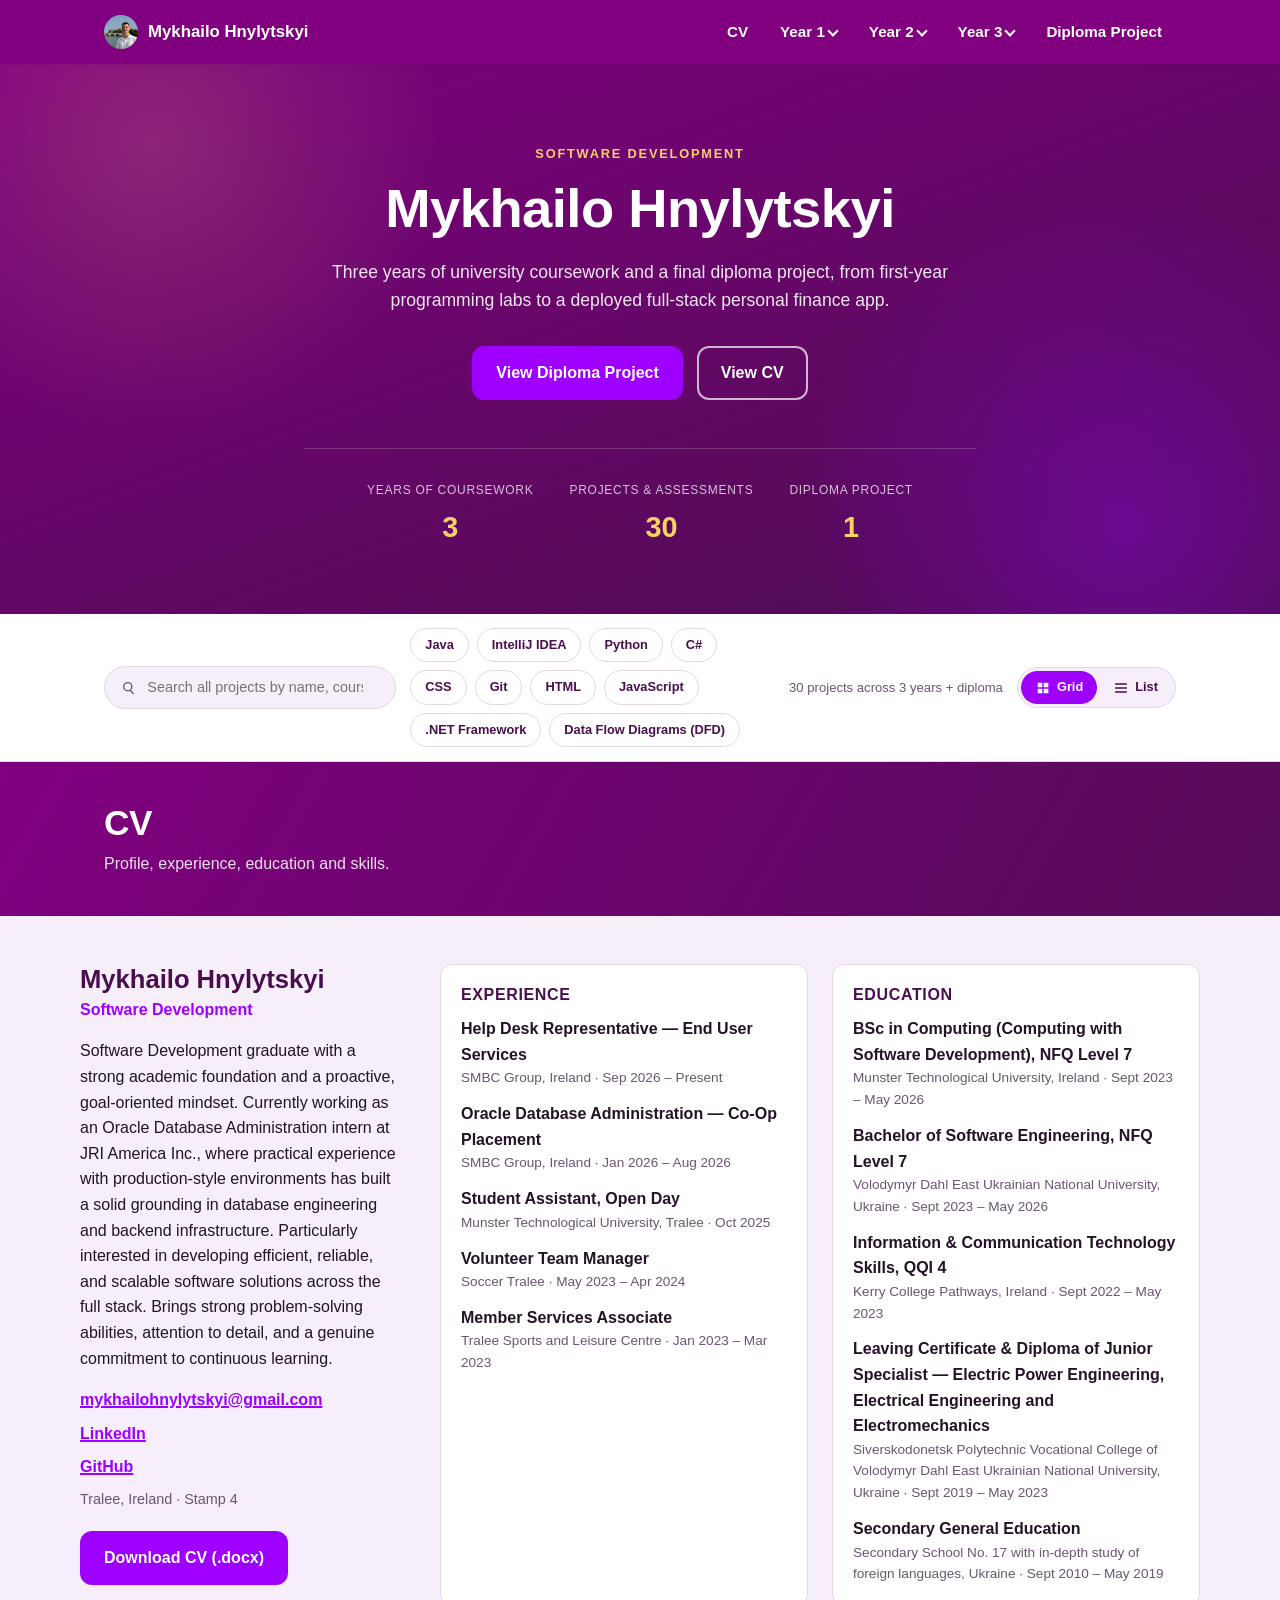
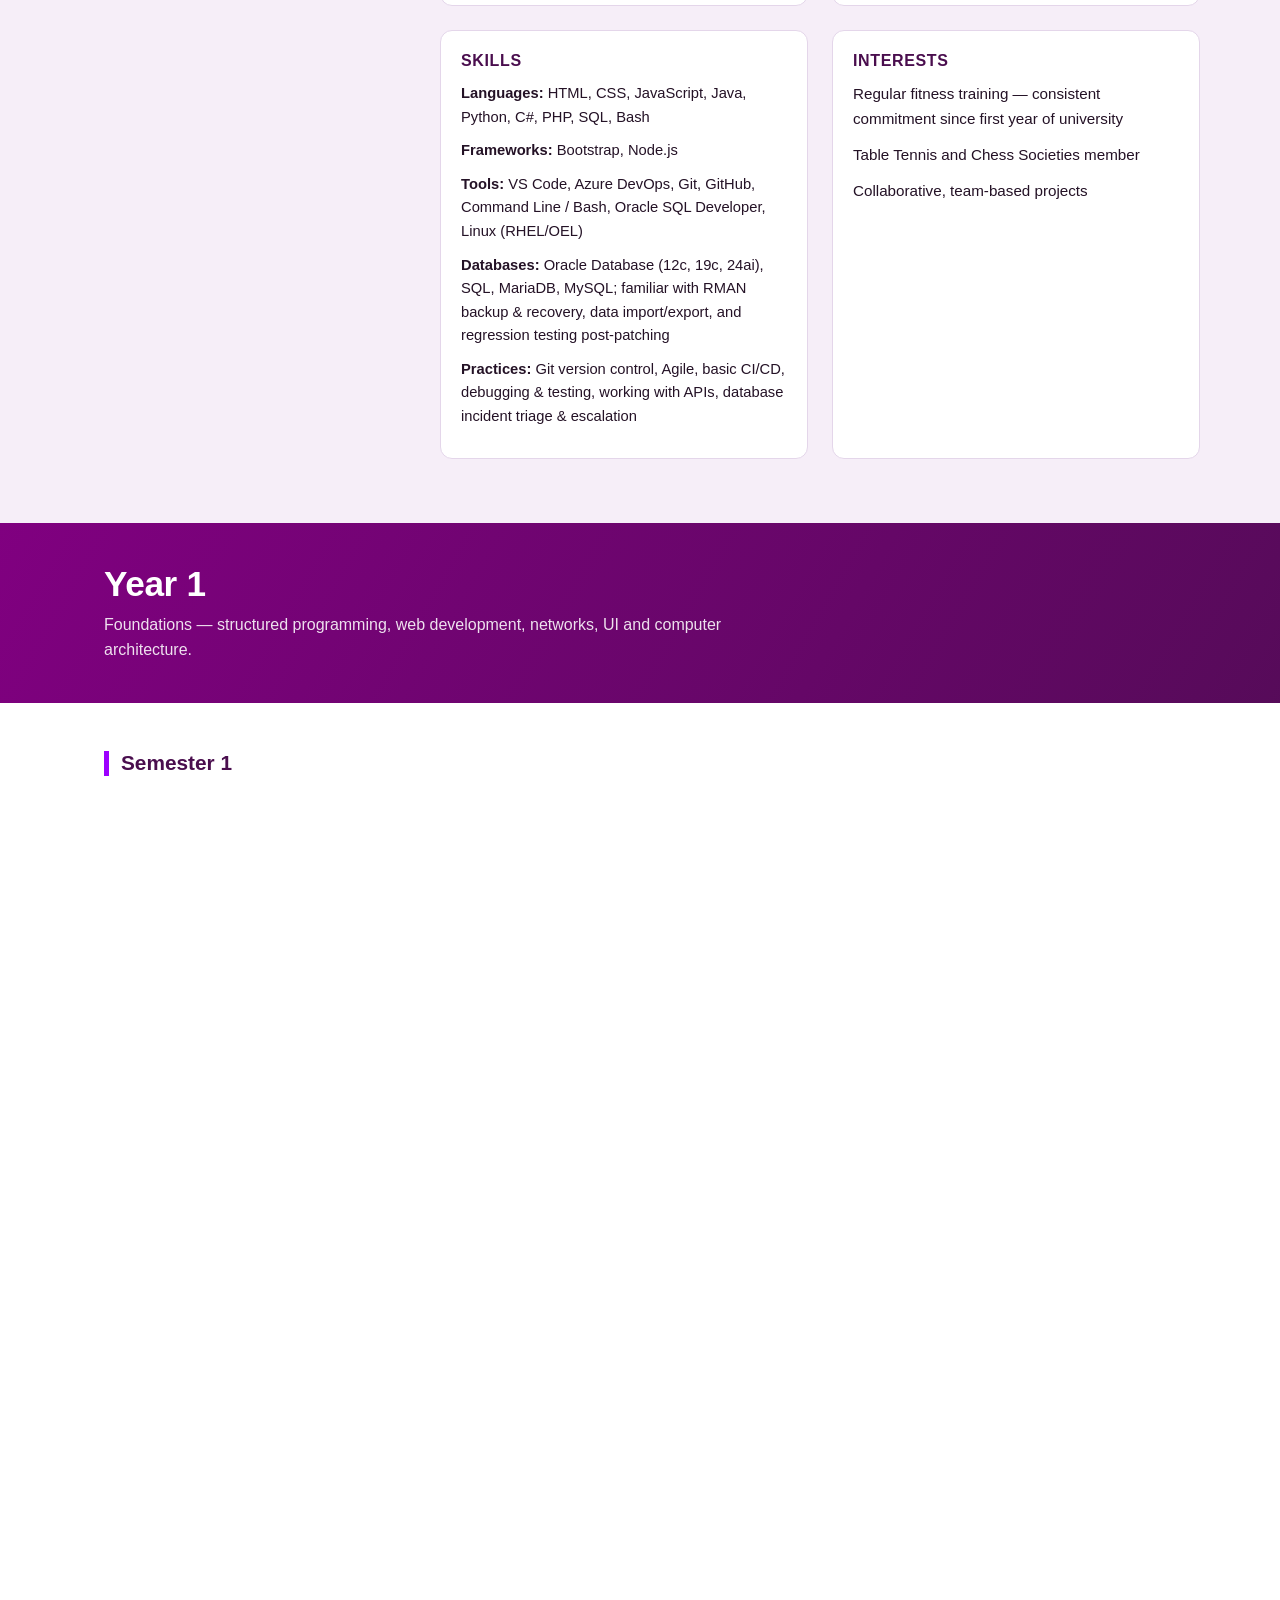
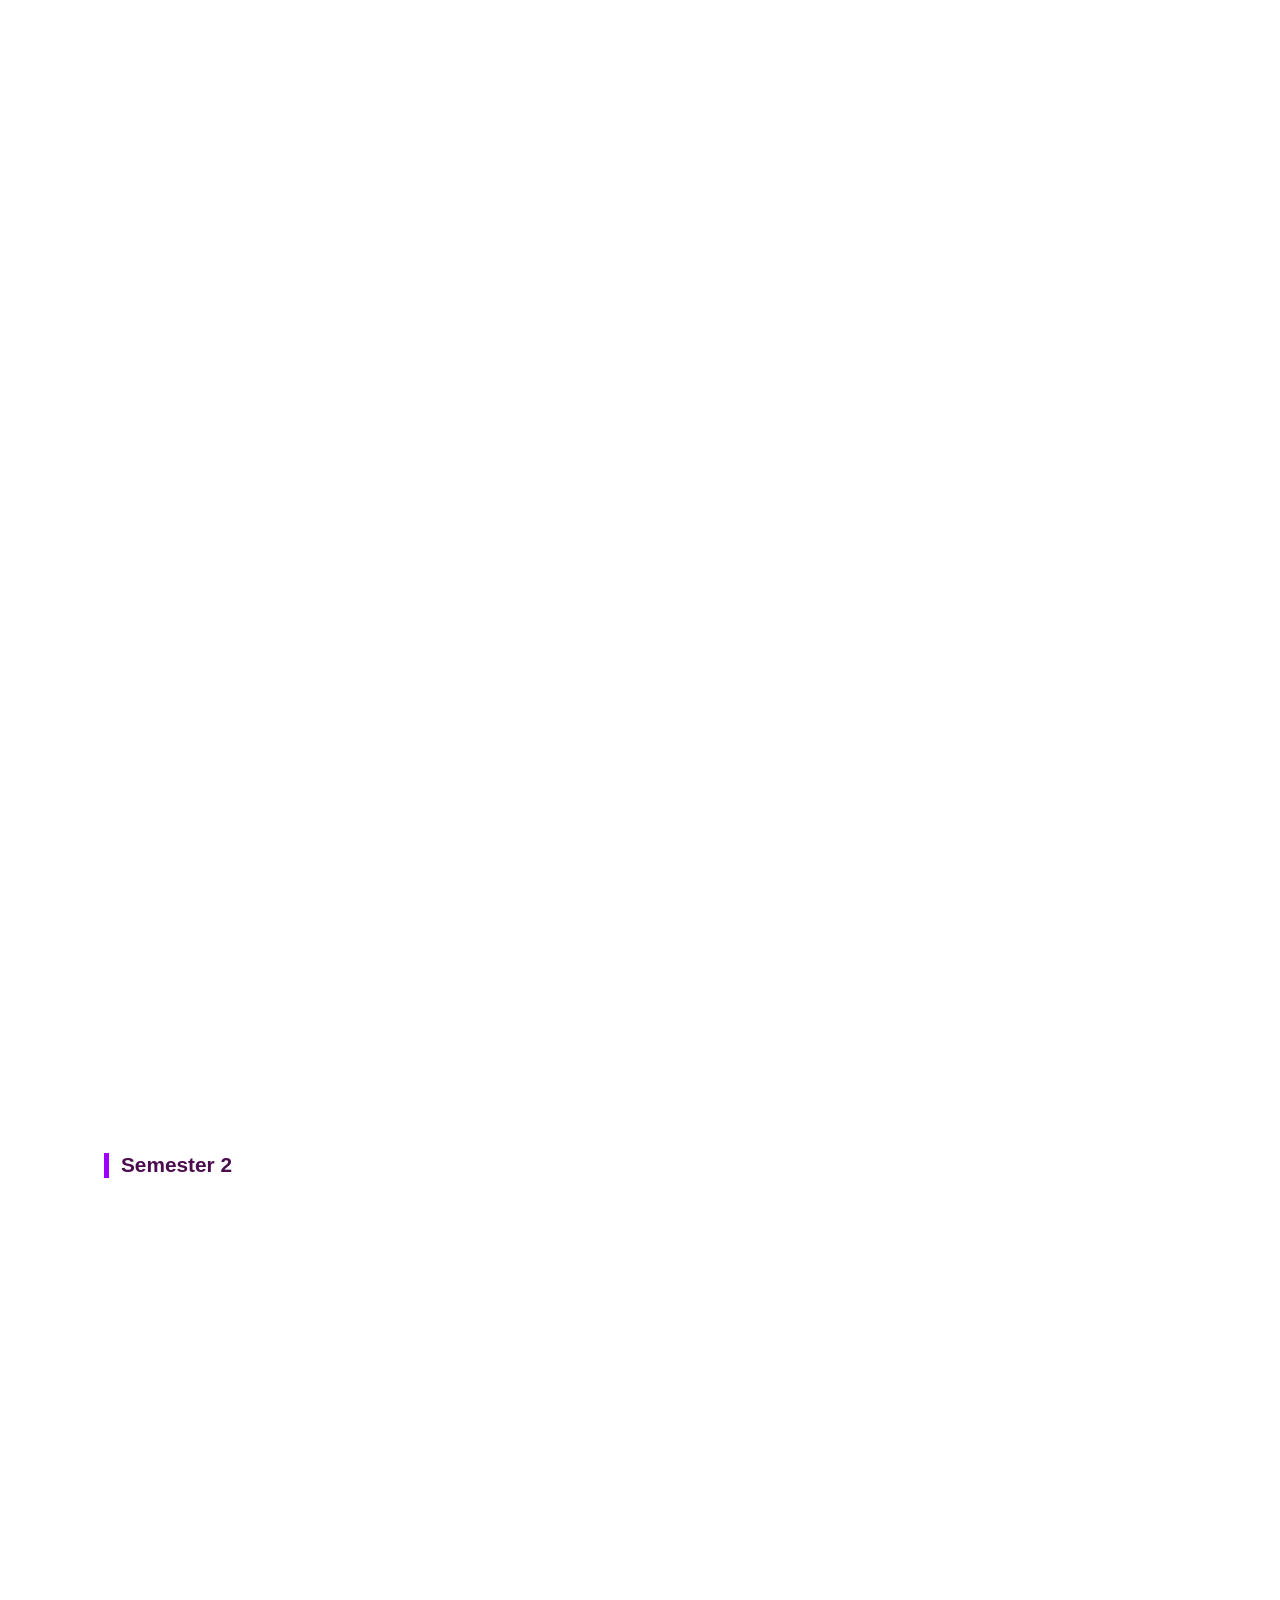
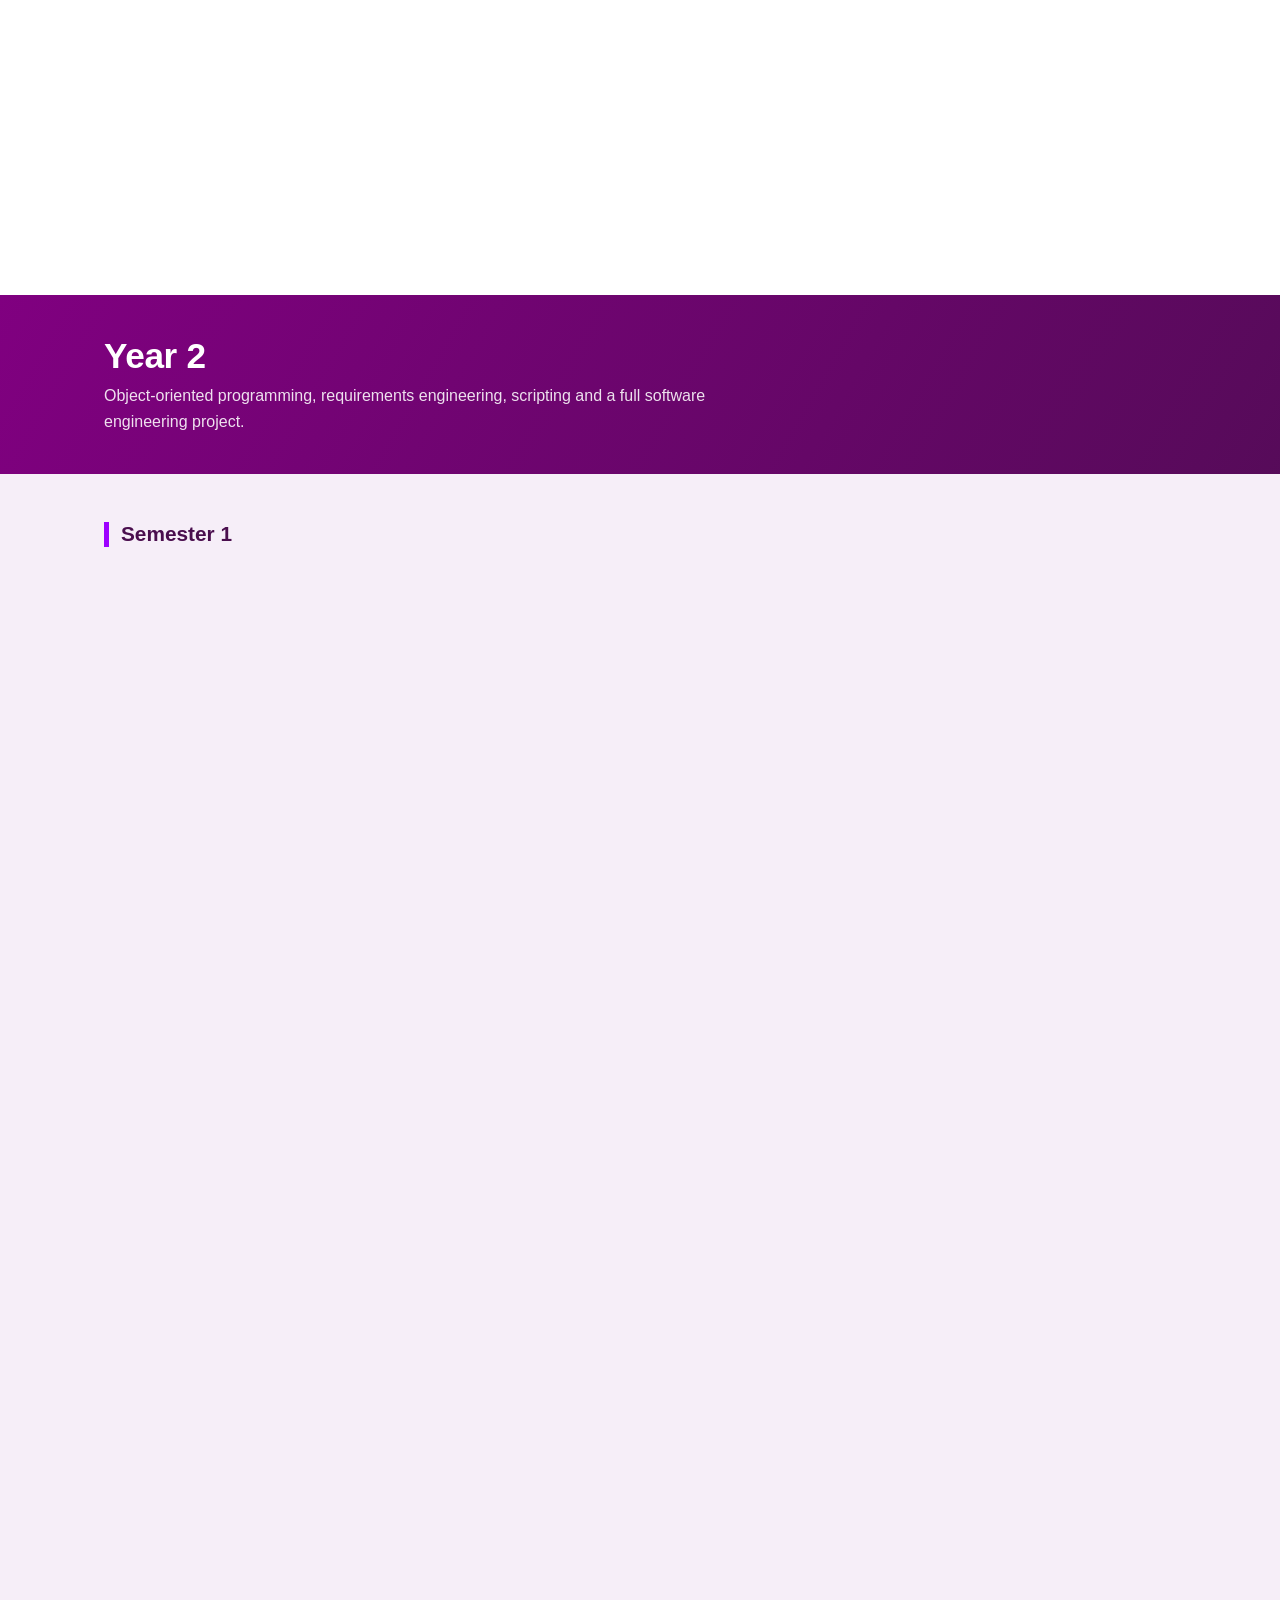
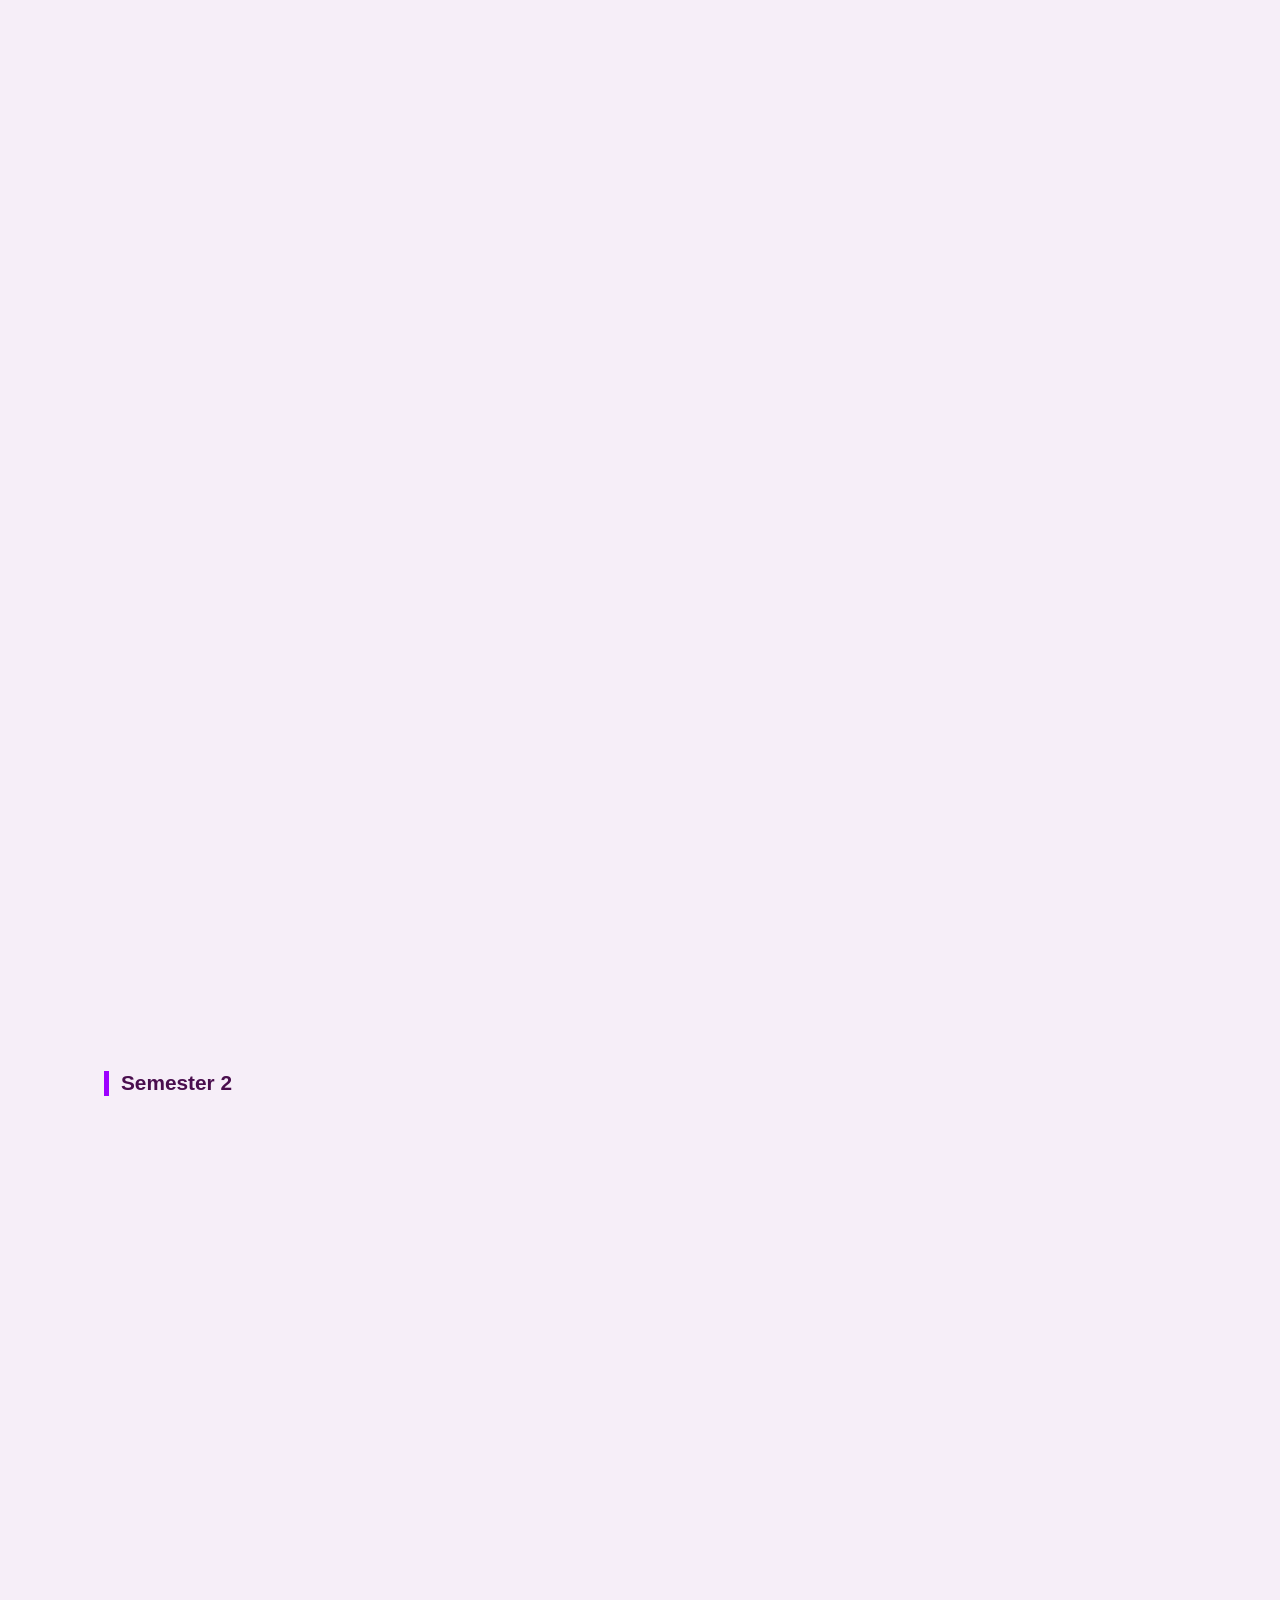
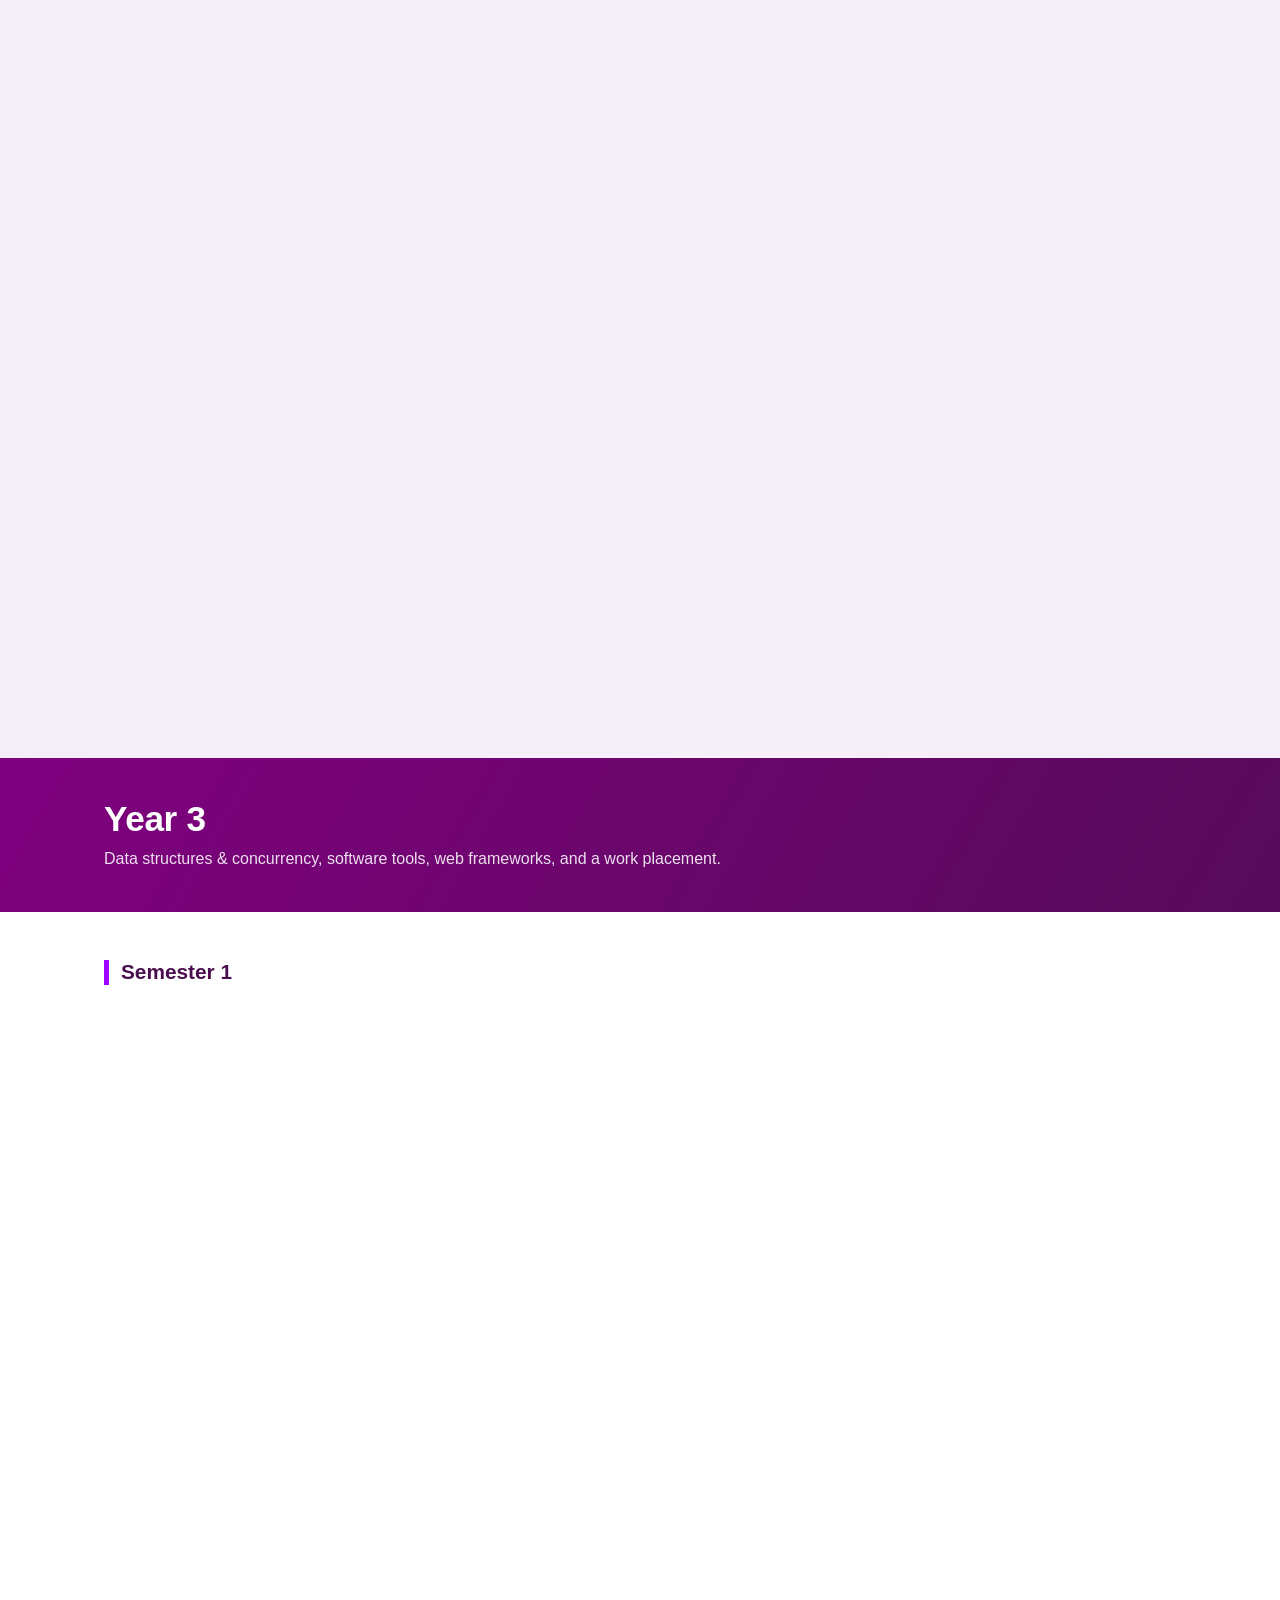
==== index.html @ d85337e6 "Initial portfolio Single-page portfolio (plain HTML/CSS/JS): CV, three years of coursework, diploma " ====
<!DOCTYPE html>
<html lang="en">
<head>
<meta charset="UTF-8">
<meta name="viewport" content="width=device-width, initial-scale=1.0">
<!-- Security: this page may only load its own files. No inline scripts or
     styles, no third-party code, frames limited to the site's own demos.
     (Meta CSP works on any host; _headers adds the same as real HTTP headers
     plus clickjacking protection on hosts that support it.) -->
<meta http-equiv="Content-Security-Policy" content="default-src 'none'; script-src 'self'; style-src 'self'; img-src 'self' data:; font-src 'self'; connect-src 'none'; frame-src 'self'; manifest-src 'self'; base-uri 'none'; form-action 'none'; object-src 'none'; upgrade-insecure-requests">
<meta name="referrer" content="strict-origin-when-cross-origin">
<title>Mykhailo Hnylytskyi — Portfolio</title>
<meta name="description" content="Portfolio of university coursework and diploma project by Mykhailo Hnylytskyi, Software Development.">
<link rel="icon" href="data:image/svg+xml,%3Csvg xmlns='http://www.w3.org/2000/svg' viewBox='0 0 32 32'%3E%3Crect width='32' height='32' rx='7' fill='%23800080'/%3E%3Ctext x='16' y='22' font-size='17' font-family='Georgia,serif' fill='%23F8D166' text-anchor='middle'%3EM%3C/text%3E%3C/svg%3E">
<!-- Bump ?v= whenever css/js change so browsers don't keep serving a cached copy -->
<link rel="stylesheet" href="css/styles.css?v=20261009c">
</head>
<body>

<a class="skip-link" href="#main-content">Skip to main content</a>

<header class="site-header" id="top">
  <div class="container header-inner">
    <a class="brand" href="#top">
      <img class="brand-mark" src="assets/images/avatar/avatar.jpg" alt="" aria-hidden="true">
      <span class="brand-name">Mykhailo Hnylytskyi</span>
    </a>

    <button class="nav-toggle" id="navToggle" aria-expanded="false" aria-controls="primaryNav">
      <span class="nav-toggle-bar"></span>
      <span class="nav-toggle-bar"></span>
      <span class="nav-toggle-bar"></span>
      <span class="sr-only">Menu</span>
    </button>

    <nav class="site-nav" id="primaryNav" aria-label="Primary">
      <ul class="nav-list">
        <li><a class="nav-link" href="#cv">CV</a></li>

        <li class="nav-item-dropdown">
          <button class="nav-link nav-dropdown-trigger" data-section="year1" aria-expanded="false" aria-controls="year1Submenu">
            Year 1 <span class="chevron" aria-hidden="true"></span>
          </button>
          <ul class="submenu" id="year1Submenu">
            <li><a href="#year1-sem1">Semester 1</a></li>
            <li><a href="#year1-sem2">Semester 2</a></li>
          </ul>
        </li>

        <li class="nav-item-dropdown">
          <button class="nav-link nav-dropdown-trigger" data-section="year2" aria-expanded="false" aria-controls="year2Submenu">
            Year 2 <span class="chevron" aria-hidden="true"></span>
          </button>
          <ul class="submenu" id="year2Submenu">
            <li><a href="#year2-sem1">Semester 1</a></li>
            <li><a href="#year2-sem2">Semester 2</a></li>
          </ul>
        </li>

        <li class="nav-item-dropdown">
          <button class="nav-link nav-dropdown-trigger" data-section="year3" aria-expanded="false" aria-controls="year3Submenu">
            Year 3 <span class="chevron" aria-hidden="true"></span>
          </button>
          <ul class="submenu" id="year3Submenu">
            <li><a href="#year3-sem1">Semester 1</a></li>
            <li><a href="#year3-sem2">Semester 2</a></li>
          </ul>
        </li>

        <li><a class="nav-link" href="#diploma">Diploma Project</a></li>
      </ul>
    </nav>
  </div>
</header>

<main id="main-content">

  <!-- HERO -->
  <section class="hero">
    <div class="hero-decor" aria-hidden="true"></div>
    <div class="container hero-inner">
      <p class="hero-eyebrow">Software Development</p>
      <h1 class="hero-title">Mykhailo Hnylytskyi</h1>
      <p class="hero-lede">
        Three years of university coursework and a final diploma project, from first-year
        programming labs to a deployed full-stack personal finance app.
      </p>
      <div class="hero-actions">
        <a class="btn btn-cta" href="#diploma">View Diploma Project</a>
        <a class="btn btn-ghost" href="#cv">View CV</a>
      </div>
      <dl class="hero-stats">
        <div class="hero-stat"><dt>Years of coursework</dt><dd>3</dd></div>
        <div class="hero-stat"><dt>Projects &amp; assessments</dt><dd>30</dd></div>
        <div class="hero-stat"><dt>Diploma project</dt><dd>1</dd></div>
      </dl>
    </div>
  </section>

  <!-- PROJECT FILTER -->
  <div class="filter-bar" id="projectFilterBar">
    <div class="container filter-bar-inner">
      <label class="filter-search" for="projectSearch">
        <svg viewBox="0 0 24 24" width="18" height="18" aria-hidden="true" focusable="false"><path fill="none" stroke="currentColor" stroke-width="2" stroke-linecap="round" d="M10 4a6 6 0 1 0 0 12 6 6 0 0 0 0-12Zm8 16-4.35-4.35"/></svg>
        <input type="search" id="projectSearch" placeholder="Search all projects by name, course or tech…">
      </label>
      <div class="filter-chips" id="filterChips" role="group" aria-label="Filter by technology"></div>
      <p class="filter-count" id="filterCount" aria-live="polite"></p>
      <div class="view-toggle" role="group" aria-label="Project layout">
        <button type="button" class="view-toggle-btn" data-view="grid" aria-pressed="true">
          <svg viewBox="0 0 24 24" width="16" height="16" aria-hidden="true" focusable="false"><path fill="currentColor" d="M4 4h7v7H4zm9 0h7v7h-7zM4 13h7v7H4zm9 0h7v7h-7z"/></svg>
          <span class="view-toggle-label">Grid</span>
        </button>
        <button type="button" class="view-toggle-btn" data-view="list" aria-pressed="false">
          <svg viewBox="0 0 24 24" width="16" height="16" aria-hidden="true" focusable="false"><path fill="none" stroke="currentColor" stroke-width="2.2" stroke-linecap="round" d="M4 6h16M4 12h16M4 18h16"/></svg>
          <span class="view-toggle-label">List</span>
        </button>
      </div>
    </div>
  </div>

  <!-- CV -->
  <section id="cv" class="page-section cv-section" aria-labelledby="cv-heading">
    <div class="section-banner">
      <div class="container">
        <h2 id="cv-heading">CV</h2>
        <p class="section-tagline">Profile, experience, education and skills.</p>
      </div>
    </div>

    <div class="container cv-content">
      <div class="cv-intro">
        <h3 class="cv-name">Mykhailo Hnylytskyi</h3>
        <p class="cv-role">Software Development</p>
        <p class="cv-summary">
          Software Development graduate with a strong academic foundation and a proactive,
          goal-oriented mindset. Currently working as an Oracle Database Administration intern
          at JRI America Inc., where practical experience with production-style environments has
          built a solid grounding in database engineering and backend infrastructure. Particularly
          interested in developing efficient, reliable, and scalable software solutions across the
          full stack. Brings strong problem-solving abilities, attention to detail, and a genuine
          commitment to continuous learning.
        </p>
        <div class="cv-contact">
          <a class="cv-contact-link" href="mailto:mykhailohnylytskyi@gmail.com">mykhailohnylytskyi@gmail.com</a>
          <a class="cv-contact-link" href="https://www.linkedin.com/in/mykhailo-hnylytskyi-9b672429a/" target="_blank" rel="noopener">LinkedIn</a>
          <a class="cv-contact-link" href="https://github.com/viterUA" target="_blank" rel="noopener">GitHub</a>
          <span class="cv-contact-location">Tralee, Ireland · Stamp 4</span>
        </div>
        <!--
          UPDATE INSTRUCTIONS:
          - Edit the text above directly to keep this section current.
          - A phone number is intentionally left off this public page to avoid spam scraping;
            add a <a class="cv-contact-link" href="tel:..."> here if you want it listed.
          - "Download CV" links to a file placed in assets/cv/ — replace that file to update it,
            no HTML changes needed as long as the filename stays the same (or update the href below).
        -->
        <a class="btn btn-cta cv-download" href="assets/cv/Mykhailo_Hnylytskyi_CV.docx" download>Download CV (.docx)</a>
      </div>

      <div class="cv-grid">
        <div class="cv-block">
          <h4>Experience</h4>
          <ul class="cv-list">
            <li>
              <span class="cv-item-title">Help Desk Representative — End User Services</span>
              <span class="cv-item-meta">SMBC Group, Ireland · Sep 2026 – Present</span>
            </li>
            <li>
              <span class="cv-item-title">Oracle Database Administration — Co-Op Placement</span>
              <span class="cv-item-meta">SMBC Group, Ireland · Jan 2026 – Aug 2026</span>
            </li>
            <li>
              <span class="cv-item-title">Student Assistant, Open Day</span>
              <span class="cv-item-meta">Munster Technological University, Tralee · Oct 2025</span>
            </li>
            <li>
              <span class="cv-item-title">Volunteer Team Manager</span>
              <span class="cv-item-meta">Soccer Tralee · May 2023 – Apr 2024</span>
            </li>
            <li>
              <span class="cv-item-title">Member Services Associate</span>
              <span class="cv-item-meta">Tralee Sports and Leisure Centre · Jan 2023 – Mar 2023</span>
            </li>
          </ul>
        </div>

        <div class="cv-block">
          <h4>Education</h4>
          <ul class="cv-list">
            <li>
              <span class="cv-item-title">BSc in Computing (Computing with Software Development), NFQ Level 7</span>
              <span class="cv-item-meta">Munster Technological University, Ireland · Sept 2023 – May 2026</span>
            </li>
            <li>
              <span class="cv-item-title">Bachelor of Software Engineering, NFQ Level 7</span>
              <span class="cv-item-meta">Volodymyr Dahl East Ukrainian National University, Ukraine · Sept 2023 – May 2026</span>
            </li>
            <li>
              <span class="cv-item-title">Information &amp; Communication Technology Skills, QQI 4</span>
              <span class="cv-item-meta">Kerry College Pathways, Ireland · Sept 2022 – May 2023</span>
            </li>
            <li>
              <span class="cv-item-title">Leaving Certificate &amp; Diploma of Junior Specialist — Electric Power Engineering, Electrical Engineering and Electromechanics</span>
              <span class="cv-item-meta">Siverskodonetsk Polytechnic Vocational College of Volodymyr Dahl East Ukrainian National University, Ukraine · Sept 2019 – May 2023</span>
            </li>
            <li>
              <span class="cv-item-title">Secondary General Education</span>
              <span class="cv-item-meta">Secondary School No. 17 with in-depth study of foreign languages, Ukraine · Sept 2010 – May 2019</span>
            </li>
          </ul>
        </div>

        <div class="cv-block">
          <h4>Skills</h4>
          <p class="cv-skill-group"><strong>Languages:</strong> HTML, CSS, JavaScript, Java, Python, C#, PHP, SQL, Bash</p>
          <p class="cv-skill-group"><strong>Frameworks:</strong> Bootstrap, Node.js</p>
          <p class="cv-skill-group"><strong>Tools:</strong> VS Code, Azure DevOps, Git, GitHub, Command Line / Bash, Oracle SQL Developer, Linux (RHEL/OEL)</p>
          <p class="cv-skill-group"><strong>Databases:</strong> Oracle Database (12c, 19c, 24ai), SQL, MariaDB, MySQL; familiar with RMAN backup &amp; recovery, data import/export, and regression testing post-patching</p>
          <p class="cv-skill-group"><strong>Practices:</strong> Git version control, Agile, basic CI/CD, debugging &amp; testing, working with APIs, database incident triage &amp; escalation</p>
        </div>

        <div class="cv-block">
          <h4>Interests</h4>
          <ul class="cv-list cv-list-plain">
            <li>Regular fitness training — consistent commitment since first year of university</li>
            <li>Table Tennis and Chess Societies member</li>
            <li>Collaborative, team-based projects</li>
          </ul>
        </div>
      </div>
    </div>
  </section>

  <!-- YEAR 1 -->
  <section id="year1" class="page-section year-section" aria-labelledby="year1-heading">
    <div class="section-banner">
      <div class="container">
        <h2 id="year1-heading">Year 1</h2>
        <p class="section-tagline">Foundations — structured programming, web development, networks, UI and computer architecture.</p>
      </div>
    </div>
    <div class="container">
      <div id="year1-sem1" class="semester-block">
        <h3 class="semester-heading">Semester 1</h3>
        <div class="project-grid" data-year="1" data-semester="1"></div>
      </div>
      <div id="year1-sem2" class="semester-block">
        <h3 class="semester-heading">Semester 2</h3>
        <div class="project-grid" data-year="1" data-semester="2"></div>
      </div>
    </div>
  </section>

  <!-- YEAR 2 -->
  <section id="year2" class="page-section year-section" aria-labelledby="year2-heading">
    <div class="section-banner">
      <div class="container">
        <h2 id="year2-heading">Year 2</h2>
        <p class="section-tagline">Object-oriented programming, requirements engineering, scripting and a full software engineering project.</p>
      </div>
    </div>
    <div class="container">
      <div id="year2-sem1" class="semester-block">
        <h3 class="semester-heading">Semester 1</h3>
        <div class="project-grid" data-year="2" data-semester="1"></div>
      </div>
      <div id="year2-sem2" class="semester-block">
        <h3 class="semester-heading">Semester 2</h3>
        <div class="project-grid" data-year="2" data-semester="2"></div>
      </div>
    </div>
  </section>

  <!-- YEAR 3 -->
  <section id="year3" class="page-section year-section" aria-labelledby="year3-heading">
    <div class="section-banner">
      <div class="container">
        <h2 id="year3-heading">Year 3</h2>
        <p class="section-tagline">Data structures &amp; concurrency, software tools, web frameworks, and a work placement.</p>
      </div>
    </div>
    <div class="container">
      <div id="year3-sem1" class="semester-block">
        <h3 class="semester-heading">Semester 1</h3>
        <div class="project-grid" data-year="3" data-semester="1"></div>
      </div>
      <div id="year3-sem2" class="semester-block">
        <h3 class="semester-heading">Semester 2</h3>
        <div class="project-grid" data-year="3" data-semester="2"></div>
      </div>
    </div>
  </section>

  <!-- DIPLOMA -->
  <section id="diploma" class="page-section diploma-section" aria-labelledby="diploma-heading">
    <div class="section-banner diploma-banner">
      <div class="container">
        <h2 id="diploma-heading">Diploma Project</h2>
        <p class="section-tagline">The final-year capstone project.</p>
      </div>
    </div>
    <div class="container">
      <div id="diploma-content" class="project-grid diploma-grid" data-year="diploma"></div>
    </div>
  </section>

</main>

<footer class="site-footer">
  <div class="container footer-inner">
    <div class="footer-col">
      <h2 class="footer-heading">Sitemap</h2>
      <nav aria-label="Footer sitemap">
        <ul class="footer-sitemap">
          <li><a href="#cv">CV</a></li>
          <li><a href="#year1-sem1">Year 1 — Semester 1</a></li>
          <li><a href="#year1-sem2">Year 1 — Semester 2</a></li>
          <li><a href="#year2-sem1">Year 2 — Semester 1</a></li>
          <li><a href="#year2-sem2">Year 2 — Semester 2</a></li>
          <li><a href="#year3-sem1">Year 3 — Semester 1</a></li>
          <li><a href="#year3-sem2">Year 3 — Semester 2</a></li>
          <li><a href="#diploma">Diploma Project</a></li>
        </ul>
      </nav>
    </div>

    <div class="footer-col footer-col-social">
      <h2 class="footer-heading">Elsewhere</h2>
      <ul class="footer-social">
        <li>
          <a href="https://www.linkedin.com/in/mykhailo-hnylytskyi-9b672429a/" target="_blank" rel="noopener" aria-label="LinkedIn profile">
            <svg viewBox="0 0 24 24" width="22" height="22" aria-hidden="true" focusable="false"><path fill="currentColor" d="M20.45 20.45h-3.56v-5.57c0-1.33-.02-3.03-1.85-3.03-1.86 0-2.14 1.45-2.14 2.94v5.66H9.34V9h3.42v1.56h.05c.48-.9 1.64-1.85 3.38-1.85 3.6 0 4.27 2.37 4.27 5.46v6.28zM5.34 7.43a2.07 2.07 0 1 1 0-4.13 2.07 2.07 0 0 1 0 4.13zM7.12 20.45H3.56V9h3.56v11.45z"/></svg>
            <span>LinkedIn</span>
          </a>
        </li>
        <li>
          <a href="https://github.com/viterUA" target="_blank" rel="noopener" aria-label="GitHub profile">
            <svg viewBox="0 0 24 24" width="22" height="22" aria-hidden="true" focusable="false"><path fill="currentColor" d="M12 2C6.48 2 2 6.58 2 12.25c0 4.53 2.87 8.37 6.84 9.73.5.1.68-.22.68-.5 0-.24-.01-1.04-.01-1.88-2.78.61-3.37-1.2-3.37-1.2-.45-1.18-1.11-1.49-1.11-1.49-.9-.63.07-.62.07-.62 1 .07 1.53 1.05 1.53 1.05.89 1.56 2.34 1.11 2.91.85.09-.66.35-1.11.63-1.37-2.22-.26-4.56-1.14-4.56-5.07 0-1.12.39-2.03 1.03-2.75-.1-.26-.45-1.31.1-2.73 0 0 .84-.27 2.75 1.05a9.3 9.3 0 0 1 5.01 0c1.91-1.32 2.75-1.05 2.75-1.05.55 1.42.2 2.47.1 2.73.64.72 1.03 1.63 1.03 2.75 0 3.94-2.34 4.8-4.57 5.06.36.32.68.94.68 1.9 0 1.37-.01 2.47-.01 2.81 0 .28.18.61.69.5A10.26 10.26 0 0 0 22 12.25C22 6.58 17.52 2 12 2z"/></svg>
            <span>GitHub</span>
          </a>
        </li>
      </ul>
    </div>
  </div>
  <div class="container footer-bottom">
    <p>&copy; <span id="footerYear"></span> Mykhailo Hnylytskyi.</p>
  </div>
</footer>


<button class="back-to-top" id="backToTop" type="button" aria-label="Back to top">
  <svg viewBox="0 0 24 24" width="20" height="20" aria-hidden="true" focusable="false"><path fill="none" stroke="currentColor" stroke-width="2.5" stroke-linecap="round" stroke-linejoin="round" d="M6 15l6-6 6 6"/></svg>
</button>

<script src="js/projects.js?v=20261009c"></script>
<script src="js/app.js?v=20261009c"></script>
</body>
</html>
---- css/styles.css ----
/* =========================================================================
   Portfolio stylesheet
   Palette (WCAG AA checked against the text colors used with each):
     --purple        #800080  dominant surface color (header, section banners)
     --purple-dark   #4A0E4E  footer / deep surfaces / high-contrast text
     --purple-bright #9D00FF  links, buttons, CTAs, focus accents
     --yellow        #F8D166  SMALL accents only — badges, underlines, dots
   ========================================================================= */

:root {
  --purple: #800080;
  --purple-dark: #4A0E4E;
  --purple-bright: #9D00FF;
  --yellow: #F8D166;

  --surface: #ffffff;
  --surface-alt: #F6EEF8;      /* very light lavender tint, used behind sections */
  --surface-card: #ffffff;
  --text-body: #241226;         /* near-black with a purple cast, for body copy */
  --text-muted: #6b5570;
  --text-on-dark: #ffffff;

  --border-subtle: #e4d6ea;

  --radius-sm: 6px;
  --radius-md: 12px;
  --radius-lg: 18px;

  --shadow-sm: 0 1px 3px rgba(74, 14, 78, 0.12);
  --shadow-md: 0 8px 24px rgba(74, 14, 78, 0.16);
  --shadow-lg: 0 16px 40px rgba(74, 14, 78, 0.22);

  --header-height: 64px;
  --filter-bar-height: 60px;
  --transition-fast: 150ms ease;
  --transition-med: 250ms ease;

  --font-body: -apple-system, BlinkMacSystemFont, "Segoe UI", Roboto, Helvetica, Arial, sans-serif;
  --font-mono: "SFMono-Regular", Consolas, "Liberation Mono", Menlo, monospace;
}

/* ---------- Reset / base ---------- */
* { box-sizing: border-box; }
html {
  scroll-behavior: smooth;
  scroll-padding-top: calc(var(--header-height) + var(--filter-bar-height) + 12px);
}
body {
  margin: 0;
  font-family: var(--font-body);
  color: var(--text-body);
  background: var(--surface);
  line-height: 1.6;
  -webkit-font-smoothing: antialiased;
}
img { max-width: 100%; display: block; }
h1, h2, h3, h4, h5 { line-height: 1.2; margin: 0 0 0.5em; font-weight: 700; }
p { margin: 0 0 1em; }
a { color: var(--purple-bright); text-decoration-thickness: 1.5px; }
a:hover { color: var(--purple-dark); }
ul { margin: 0; padding: 0; list-style: none; }
button { font: inherit; }

.container {
  width: 100%;
  max-width: 1120px;
  margin-inline: auto;
  padding-inline: 24px;
}

.sr-only {
  position: absolute;
  width: 1px; height: 1px;
  padding: 0; margin: -1px;
  overflow: hidden;
  clip: rect(0,0,0,0);
  white-space: nowrap; border: 0;
}

.skip-link {
  position: absolute;
  left: 8px; top: -60px;
  background: var(--purple-dark);
  color: #fff;
  padding: 10px 16px;
  border-radius: var(--radius-sm);
  z-index: 1000;
  transition: top var(--transition-fast);
}
.skip-link:focus { top: 8px; }

/* Consistent, visible focus ring everywhere (accessibility) */
a:focus-visible,
button:focus-visible,
[tabindex]:focus-visible {
  outline: 3px solid var(--yellow);
  outline-offset: 2px;
  border-radius: 4px;
}

/* ---------- Buttons ---------- */
.btn {
  display: inline-flex;
  align-items: center;
  gap: 8px;
  padding: 12px 22px;
  border-radius: var(--radius-md);
  font-weight: 600;
  text-decoration: none;
  border: 2px solid transparent;
  cursor: pointer;
  transition: transform var(--transition-fast), box-shadow var(--transition-fast), background var(--transition-fast);
}
.btn-cta {
  background: var(--purple-bright);
  color: #fff;
}
.btn-cta:hover { background: var(--purple-dark); color: #fff; transform: translateY(-2px); box-shadow: var(--shadow-md); }
.btn-ghost {
  background: transparent;
  border-color: rgba(255,255,255,0.7);
  color: #fff;
}
.btn-ghost:hover { background: rgba(255,255,255,0.15); color: #fff; transform: translateY(-2px); }
.btn-small {
  padding: 8px 14px;
  font-size: 0.85rem;
  border-radius: var(--radius-sm);
}
.btn-outline {
  background: transparent;
  border-color: var(--purple-bright);
  color: var(--purple-bright);
}
.btn-outline:hover { background: var(--purple-bright); color: #fff; }

/* =========================================================================
   Header / Navigation
   ========================================================================= */
.site-header {
  position: sticky;
  top: 0;
  z-index: 100;
  height: var(--header-height);
  background: var(--purple);
  box-shadow: var(--shadow-sm);
}
.header-inner {
  height: 100%;
  display: flex;
  align-items: center;
  justify-content: space-between;
}
.brand {
  display: flex;
  align-items: center;
  gap: 10px;
  color: #fff;
  text-decoration: none;
  font-weight: 700;
  font-size: 1.05rem;
}
.brand:hover { color: var(--yellow); }
.brand-mark {
  display: inline-flex;
  align-items: center;
  justify-content: center;
  width: 34px; height: 34px;
  border-radius: 50%;
  background: var(--purple-dark);
  color: var(--yellow);
  font-family: Georgia, serif;
  font-weight: 700;
  object-fit: cover;
}

/* Nav toggle (hamburger) — hidden on desktop */
.nav-toggle {
  display: none;
  flex-direction: column;
  justify-content: center;
  gap: 5px;
  width: 40px; height: 40px;
  background: transparent;
  border: none;
  border-radius: var(--radius-sm);
  cursor: pointer;
}
.nav-toggle-bar {
  display: block;
  width: 22px; height: 2px;
  background: #fff;
  border-radius: 2px;
  transition: transform var(--transition-fast), opacity var(--transition-fast);
}
.nav-toggle[aria-expanded="true"] .nav-toggle-bar:nth-child(1) { transform: translateY(7px) rotate(45deg); }
.nav-toggle[aria-expanded="true"] .nav-toggle-bar:nth-child(2) { opacity: 0; }
.nav-toggle[aria-expanded="true"] .nav-toggle-bar:nth-child(3) { transform: translateY(-7px) rotate(-45deg); }

.nav-list {
  display: flex;
  align-items: center;
  gap: 4px;
}
.nav-link {
  display: inline-flex;
  align-items: center;
  gap: 4px;
  color: #fff;
  text-decoration: none;
  background: transparent;
  border: none;
  padding: 10px 14px;
  border-radius: var(--radius-sm);
  font-weight: 600;
  font-size: 0.95rem;
  cursor: pointer;
  position: relative;
}
.nav-link::after {
  content: "";
  position: absolute;
  left: 14px; right: 14px; bottom: 6px;
  height: 2px;
  background: var(--yellow);
  transform: scaleX(0);
  transform-origin: left;
  transition: transform var(--transition-fast);
}
.nav-link:hover::after,
.nav-link:focus-visible::after,
.nav-link.is-active::after { transform: scaleX(1); }
.nav-link:hover { color: var(--yellow); }
.nav-link.is-active { color: var(--yellow); }

.chevron {
  width: 8px; height: 8px;
  border-right: 2px solid currentColor;
  border-bottom: 2px solid currentColor;
  transform: rotate(45deg);
  transition: transform var(--transition-fast);
  margin-top: -3px;
}
.nav-dropdown-trigger[aria-expanded="true"] .chevron { transform: rotate(-135deg); margin-top: 3px; }

.nav-item-dropdown { position: relative; }
.submenu {
  position: absolute;
  top: calc(100% + 6px);
  left: 0;
  min-width: 180px;
  background: #fff;
  border-radius: var(--radius-md);
  box-shadow: var(--shadow-lg);
  padding: 8px;
  opacity: 0;
  visibility: hidden;
  transform: translateY(-6px);
  transition: opacity var(--transition-fast), transform var(--transition-fast), visibility var(--transition-fast);
}
.nav-item-dropdown:hover .submenu,
.nav-item-dropdown:focus-within .submenu,
.submenu.is-open {
  opacity: 1;
  visibility: visible;
  transform: translateY(0);
}
.submenu a {
  display: block;
  padding: 10px 12px;
  border-radius: var(--radius-sm);
  color: var(--purple-dark);
  text-decoration: none;
  font-weight: 600;
  font-size: 0.92rem;
}
.submenu a:hover { background: var(--surface-alt); color: var(--purple-bright); }

/* =========================================================================
   Hero
   ========================================================================= */
.hero {
  position: relative;
  background: linear-gradient(160deg, var(--purple) 0%, var(--purple-dark) 100%);
  color: #fff;
  padding: 80px 0 64px;
  text-align: center;
  overflow: hidden;
}
.hero-decor {
  position: absolute;
  inset: 0;
  pointer-events: none;
  background:
    radial-gradient(480px circle at 12% 15%, rgba(248, 209, 102, 0.16), transparent 60%),
    radial-gradient(560px circle at 88% 85%, rgba(157, 0, 255, 0.35), transparent 60%);
}
.hero-inner { position: relative; max-width: 720px; }
.hero-eyebrow {
  text-transform: uppercase;
  letter-spacing: 0.14em;
  font-size: 0.8rem;
  font-weight: 700;
  color: var(--yellow);
  margin-bottom: 12px;
}
.hero-title {
  font-size: clamp(2.3rem, 5.5vw, 3.4rem);
  letter-spacing: -0.01em;
  margin-bottom: 16px;
}
.hero-lede {
  font-size: 1.1rem;
  color: rgba(255,255,255,0.9);
  margin-bottom: 32px;
}
.hero-actions {
  display: flex;
  gap: 14px;
  justify-content: center;
  flex-wrap: wrap;
}
.hero-stats {
  display: flex;
  justify-content: center;
  gap: 36px;
  flex-wrap: wrap;
  margin: 48px 0 0;
  padding-top: 32px;
  border-top: 1px solid rgba(255,255,255,0.18);
}
.hero-stat dt {
  font-size: 0.75rem;
  text-transform: uppercase;
  letter-spacing: 0.06em;
  color: rgba(255,255,255,0.75);
  margin-bottom: 4px;
}
.hero-stat dd {
  margin: 0;
  font-size: 1.8rem;
  font-weight: 700;
  color: var(--yellow);
}

/* =========================================================================
   Project filter / search bar
   ========================================================================= */
.filter-bar {
  position: sticky;
  top: var(--header-height);
  z-index: 90;
  background: var(--surface);
  border-bottom: 1px solid var(--border-subtle);
  box-shadow: var(--shadow-sm);
}
.filter-bar-inner {
  display: flex;
  align-items: center;
  gap: 14px;
  flex-wrap: wrap;
  padding-block: 14px;
}
.filter-search {
  display: flex;
  align-items: center;
  gap: 8px;
  background: var(--surface-alt);
  border: 1px solid var(--border-subtle);
  border-radius: 999px;
  padding: 8px 16px;
  color: var(--text-muted);
  flex: 1 1 260px;
  max-width: 380px;
}
.filter-search:focus-within { border-color: var(--purple-bright); }
.filter-search input {
  border: none;
  background: transparent;
  outline: none;
  font: inherit;
  font-size: 0.9rem;
  color: var(--text-body);
  width: 100%;
}
.filter-chips {
  display: flex;
  flex-wrap: wrap;
  gap: 8px;
  flex: 2 1 300px;
}
.filter-chip {
  border: 1px solid var(--border-subtle);
  background: #fff;
  color: var(--purple-dark);
  font-size: 0.8rem;
  font-weight: 600;
  padding: 6px 14px;
  border-radius: 999px;
  cursor: pointer;
  transition: background var(--transition-fast), color var(--transition-fast), border-color var(--transition-fast);
}
.filter-chip:hover { border-color: var(--purple-bright); }
.filter-chip.is-active {
  background: var(--purple-bright);
  border-color: var(--purple-bright);
  color: #fff;
}
.filter-count {
  margin: 0 0 0 auto;
  font-size: 0.82rem;
  color: var(--text-muted);
  white-space: nowrap;
}
@media (max-width: 760px) {
  .filter-count { margin-left: 0; flex-basis: 100%; }
}

/* Grid / List layout toggle (initViewToggle in app.js) */
.view-toggle {
  display: inline-flex;
  gap: 2px;
  padding: 3px;
  background: var(--surface-alt);
  border: 1px solid var(--border-subtle);
  border-radius: 999px;
  flex-shrink: 0;
}
.view-toggle-btn {
  display: inline-flex;
  align-items: center;
  gap: 6px;
  border: 0;
  background: transparent;
  color: var(--purple-dark);
  font-size: 0.8rem;
  font-weight: 600;
  padding: 6px 14px;
  border-radius: 999px;
  cursor: pointer;
  transition: background var(--transition-fast), color var(--transition-fast);
}
.view-toggle-btn:hover { color: var(--purple-bright); }
.view-toggle-btn[aria-pressed="true"] { background: var(--purple-bright); color: #fff; }
.view-toggle-btn:focus-visible { outline: 3px solid var(--yellow); outline-offset: 2px; }

/* Phones: count and an icon-only toggle share one row, so the sticky bar
   doesn't grow. The label stays in the accessibility tree (visually hidden). */
@media (max-width: 760px) {
  .filter-chips { flex-basis: 100%; }
  .filter-count { flex: 1 1 0; min-width: 0; white-space: normal; }
  .view-toggle-btn { padding: 7px 12px; }
  .view-toggle-label {
    position: absolute;
    width: 1px; height: 1px;
    overflow: hidden;
    clip: rect(0 0 0 0);
    white-space: nowrap;
  }
}

/* =========================================================================
   Section shells
   ========================================================================= */
.page-section { scroll-margin-top: calc(var(--header-height) + var(--filter-bar-height)); }
.page-section:nth-of-type(even) { background: var(--surface-alt); }

.section-banner {
  background: linear-gradient(120deg, var(--purple) 0%, var(--purple-dark) 130%);
  color: #fff;
  padding: 40px 0;
}
.section-banner h2 {
  margin-bottom: 6px;
  font-size: clamp(1.6rem, 3vw, 2.2rem);
  letter-spacing: -0.01em;
}
.section-tagline { color: rgba(255,255,255,0.88); margin: 0; max-width: 640px; }
.diploma-banner { background: linear-gradient(135deg, var(--purple) 0%, var(--purple-bright) 100%); }

.semester-block { padding: 40px 0; scroll-margin-top: calc(var(--header-height) + var(--filter-bar-height)); }
.semester-block:first-of-type { padding-top: 48px; }
.semester-heading {
  font-size: 1.3rem;
  color: var(--purple-dark);
  border-left: 5px solid var(--purple-bright);
  padding-left: 12px;
  margin-bottom: 24px;
}

.project-grid {
  display: grid;
  grid-template-columns: repeat(auto-fill, minmax(320px, 1fr));
  gap: 24px;
}
.project-grid.diploma-grid { grid-template-columns: 1fr; padding-bottom: 56px; }
.project-grid-empty {
  color: var(--text-muted);
  font-style: italic;
}

/* =========================================================================
   CV section
   ========================================================================= */
.cv-content { padding: 48px 0 64px; display: grid; gap: 40px; grid-template-columns: 320px 1fr; align-items: start; }
.cv-name { font-size: 1.6rem; margin-bottom: 2px; color: var(--purple-dark); }
.cv-role { color: var(--purple-bright); font-weight: 600; margin-bottom: 16px; }
.cv-summary { color: var(--text-body); }
.cv-contact { display: flex; flex-direction: column; gap: 8px; margin: 16px 0 20px; }
.cv-contact-link { font-weight: 600; }
.cv-contact-location { color: var(--text-muted); font-size: 0.9rem; }

.cv-grid { display: grid; gap: 24px; grid-template-columns: repeat(2, 1fr); }
.cv-block {
  background: var(--surface-card);
  border: 1px solid var(--border-subtle);
  border-radius: var(--radius-md);
  padding: 20px;
}
.cv-block h4 { color: var(--purple-dark); margin-bottom: 12px; font-size: 1rem; text-transform: uppercase; letter-spacing: 0.04em; }
.cv-list { display: flex; flex-direction: column; gap: 12px; }
.cv-list li { display: flex; flex-direction: column; }
.cv-item-title { font-weight: 600; }
.cv-item-meta { font-size: 0.85rem; color: var(--text-muted); }
.cv-list-plain li { font-size: 0.95rem; }
.cv-skill-group { font-size: 0.92rem; margin-bottom: 10px; }

/* =========================================================================
   Project cards
   ========================================================================= */
.project-card {
  background: var(--surface-card);
  border: 1px solid var(--border-subtle);
  border-top: 3px solid var(--purple-bright);
  border-radius: var(--radius-lg);
  overflow: hidden;
  display: flex;
  flex-direction: column;
  box-shadow: var(--shadow-sm);
  transition: transform var(--transition-med), box-shadow var(--transition-med), opacity var(--transition-med);
}
.project-card:hover { transform: translateY(-4px); box-shadow: var(--shadow-md); }
.project-card[data-type="non-code"] { border-top-color: var(--yellow); }

.project-card.is-hidden { display: none !important; }  /* must beat the list-view display:grid */

.project-card.reveal-init {
  opacity: 0;
  transform: translateY(16px);
}

.project-card-head {
  padding: 20px 22px 0;
}
.project-card-title { font-size: 1.15rem; color: var(--purple-dark); margin-bottom: 4px; }
.project-card-course { color: var(--purple-bright); font-weight: 600; font-size: 0.85rem; margin-bottom: 12px; }

.project-card-body { padding: 0 22px; flex: 1; }
.project-card-desc { color: var(--text-body); font-size: 0.95rem; }
.project-card-img { border-radius: 12px; border: 1px solid var(--border-subtle); margin-bottom: 16px; }

.tech-pills { display: flex; flex-wrap: wrap; align-items: flex-start; align-content: flex-start; gap: 6px; margin: 0 0 16px; padding: 0 22px; }
.tech-pill {
  background: var(--surface-alt);
  color: var(--purple-dark);
  border: 1px solid var(--border-subtle);
  border-radius: 999px;
  padding: 4px 12px;
  font-size: 0.78rem;
  font-weight: 600;
}

.project-card-links {
  display: flex;
  flex-wrap: wrap;
  gap: 10px;
  padding: 0 22px 20px;
}

/* Code snippet */
.code-snippet {
  margin: 0 22px 18px;
  background: var(--purple-dark);
  color: #f3e9f5;
  border-radius: var(--radius-md);
  padding: 14px 16px;
  overflow-x: auto;
  font-family: var(--font-mono);
  font-size: 0.8rem;
  line-height: 1.5;
}
.code-snippet code { white-space: pre; }

/* Demo panel */
.demo-panel {
  margin: 0 22px 22px;
  border: 2px dashed var(--purple-bright);
  border-radius: var(--radius-md);
  padding: 16px;
  background: #FAF5FC;
}
.demo-label {
  display: inline-flex;
  align-items: center;
  gap: 6px;
  background: var(--yellow);
  color: var(--purple-dark);
  font-weight: 700;
  font-size: 0.72rem;
  text-transform: uppercase;
  letter-spacing: 0.05em;
  padding: 3px 10px;
  border-radius: 999px;
  margin-bottom: 12px;
}
.demo-note { font-size: 0.82rem; color: var(--text-muted); margin-bottom: 12px; }

/* Full-screen demo viewer (native <dialog>, see openDemoFullscreen in app.js) */
.demo-dialog {
  width: 100vw;
  height: 100vh;
  height: 100dvh;
  max-width: none;
  max-height: none;
  margin: 0;
  padding: 0;
  border: 0;
  background: #fff;
}
.demo-dialog[open] { display: flex; flex-direction: column; }
.demo-dialog::backdrop { background: rgba(36, 18, 38, 0.6); }
.demo-dialog-bar {
  display: flex;
  align-items: center;
  justify-content: space-between;
  gap: 12px;
  padding: 10px 16px;
  background: var(--purple-dark);
  color: var(--text-on-dark);
}
.demo-dialog-title {
  font-size: 1rem;
  margin: 0;
  min-width: 0;
  overflow: hidden;
  text-overflow: ellipsis;
  white-space: nowrap;
}
.demo-dialog-close {
  flex-shrink: 0;
  display: inline-flex;
  align-items: center;
  gap: 6px;
  padding: 8px 14px;
  border: 0;
  border-radius: var(--radius-sm);
  background: var(--yellow);
  color: var(--purple-dark);
  font: inherit;
  font-weight: 700;
  cursor: pointer;
}
.demo-dialog-close:hover { background: #fff; }
.demo-dialog-close:focus-visible { outline: 3px solid #fff; outline-offset: 2px; }
.demo-dialog-body { flex: 1; min-height: 0; }
.demo-dialog-body iframe { display: block; width: 100%; height: 100%; border: 0; }
html.has-demo-dialog { overflow: hidden; }

.demo-custom { display: flex; flex-direction: column; gap: 10px; }
.demo-row { display: flex; gap: 8px; flex-wrap: wrap; align-items: center; }
.demo-row label { font-size: 0.85rem; font-weight: 600; color: var(--purple-dark); }
.demo-row input[type="number"],
.demo-row input[type="text"],
.demo-row select {
  padding: 7px 10px;
  border: 1px solid var(--border-subtle);
  border-radius: var(--radius-sm);
  font: inherit;
  font-size: 0.88rem;
  min-width: 0;
}
.demo-row input[type="range"] { accent-color: var(--purple-bright); }
.demo-output {
  background: #fff;
  border: 1px solid var(--border-subtle);
  border-radius: var(--radius-sm);
  padding: 10px 12px;
  font-family: var(--font-mono);
  font-size: 0.85rem;
  min-height: 1.4em;
  white-space: pre-wrap;
  word-break: break-word;
}
.demo-btn {
  background: var(--purple-bright);
  color: #fff;
  border: none;
  border-radius: var(--radius-sm);
  padding: 8px 16px;
  font-weight: 600;
  font-size: 0.85rem;
  cursor: pointer;
  transition: background var(--transition-fast);
}
.demo-btn:hover { background: var(--purple-dark); }
.demo-btn-secondary { background: var(--surface-alt); color: var(--purple-dark); }
.demo-btn-secondary:hover { background: var(--border-subtle); }

.demo-gate-viz { display: flex; align-items: center; gap: 14px; }
.demo-bulb {
  width: 30px; height: 30px;
  border-radius: 50%;
  background: #ddd;
  border: 2px solid var(--border-subtle);
  transition: background var(--transition-fast), box-shadow var(--transition-fast);
}
.demo-bulb.is-on {
  background: var(--yellow);
  box-shadow: 0 0 14px rgba(248, 209, 102, 0.9);
  border-color: var(--yellow);
}

.demo-table { width: 100%; border-collapse: collapse; font-size: 0.85rem; }
.demo-table th, .demo-table td { text-align: left; padding: 6px 8px; border-bottom: 1px solid var(--border-subtle); }
.demo-table th { color: var(--purple-dark); }

.demo-piggy-summary { display: flex; gap: 16px; flex-wrap: wrap; }
.demo-stat { background: #fff; border: 1px solid var(--border-subtle); border-radius: var(--radius-sm); padding: 8px 14px; min-width: 110px; }
.demo-stat-label { display: block; font-size: 0.72rem; color: var(--text-muted); text-transform: uppercase; letter-spacing: 0.04em; }
.demo-stat-value { display: block; font-weight: 700; font-size: 1.05rem; color: var(--purple-dark); }
.demo-stat-value.is-warning { color: #b3261e; }

.demo-bar-track { background: var(--border-subtle); border-radius: 999px; height: 10px; overflow: hidden; }
.demo-bar-fill { height: 100%; background: var(--purple-bright); transition: width var(--transition-med), background var(--transition-med); }
.demo-bar-fill.is-over { background: #b3261e; }

/* Diploma project — feature layout */
.diploma-card { display: grid; grid-template-columns: 1fr; }
.diploma-card > * { align-self: start; }
@media (min-width: 860px) {
  .diploma-card { grid-template-columns: 1.1fr 1fr; }
  .diploma-card .project-card-head,
  .diploma-card .project-card-body,
  .diploma-card .tech-pills,
  .diploma-card .project-card-links { padding-left: 28px; padding-right: 28px; }
  .diploma-card .code-snippet,
  .diploma-card .demo-panel { margin-left: 28px; margin-right: 28px; }
}

/* =========================================================================
   List view — html[data-project-view="list"], set by the Grid/List toggle.
   .project-grid[data-semester] = every course grid, i.e. everything except
   the diploma feature card, which keeps its own layout in both views.
   ========================================================================= */
.project-card-more { display: none; }  /* only used in list view */

[data-project-view="list"] .project-grid[data-semester] { grid-template-columns: 1fr; gap: 14px; }

[data-project-view="list"] .project-grid[data-semester] .project-card {
  display: grid;
  grid-template-columns: minmax(180px, 260px) minmax(0, 1fr);
  grid-template-areas:
    "head   body"
    "head   tech"
    "head   links"
    "head   more"
    "extras extras";
  align-items: start;
  column-gap: 32px;
  padding: 20px 24px;
  border-top: 1px solid var(--border-subtle);
  border-left: 4px solid var(--purple-bright);
  border-radius: var(--radius-md);
}
[data-project-view="list"] .project-grid[data-semester] .project-card[data-type="non-code"] { border-left-color: var(--yellow); }

[data-project-view="list"] .project-grid[data-semester] .project-card-head { grid-area: head; padding: 0; }
[data-project-view="list"] .project-grid[data-semester] .project-card-title { font-size: 1.05rem; }
[data-project-view="list"] .project-grid[data-semester] .project-card-course { margin-bottom: 0; }

[data-project-view="list"] .project-grid[data-semester] .project-card-body {
  grid-area: body;
  padding: 0;
  display: flex;
  gap: 20px;
  align-items: flex-start;
}
[data-project-view="list"] .project-grid[data-semester] .project-card-desc { flex: 1; margin-bottom: 12px; }
[data-project-view="list"] .project-grid[data-semester] .project-card-body img { flex: 0 0 180px; width: 180px; }

[data-project-view="list"] .project-grid[data-semester] .tech-pills { grid-area: tech; padding: 0; margin-bottom: 12px; }
[data-project-view="list"] .project-grid[data-semester] .project-card-links { grid-area: links; padding: 0; margin-bottom: 8px; }

[data-project-view="list"] .project-grid[data-semester] .project-card-more {
  grid-area: more;
  justify-self: start;
  display: inline-flex;
  align-items: center;
  gap: 6px;
  border: 0;
  background: none;
  padding: 4px 0;
  color: var(--purple-bright);
  font-size: 0.85rem;
  font-weight: 600;
  cursor: pointer;
}
[data-project-view="list"] .project-grid[data-semester] .project-card-more::after {
  content: "▾";
  transition: transform var(--transition-fast);
}
[data-project-view="list"] .project-grid[data-semester] .project-card.is-expanded .project-card-more::after { transform: rotate(180deg); }
[data-project-view="list"] .project-grid[data-semester] .project-card-more:hover { color: var(--purple-dark); }

[data-project-view="list"] .project-grid[data-semester] .project-card-extras { grid-area: extras; margin-top: 16px; }
[data-project-view="list"] .project-grid[data-semester] .project-card:not(.is-expanded) .project-card-extras { display: none; }
[data-project-view="list"] .project-grid[data-semester] .project-card-extras .code-snippet,
[data-project-view="list"] .project-grid[data-semester] .project-card-extras .demo-panel { margin-left: 0; margin-right: 0; }

@media (max-width: 640px) {
  [data-project-view="list"] .project-grid[data-semester] .project-card {
    grid-template-columns: minmax(0, 1fr);
    grid-template-areas: "head" "body" "tech" "links" "more" "extras";
    padding: 18px;
  }
  [data-project-view="list"] .project-grid[data-semester] .project-card-head { margin-bottom: 10px; }
  [data-project-view="list"] .project-grid[data-semester] .project-card-body { flex-direction: column; gap: 0; }
  [data-project-view="list"] .project-grid[data-semester] .project-card-body img { flex-basis: auto; width: 100%; }
}

/* =========================================================================
   Contact section
   ========================================================================= */
.contact-content { padding: 48px 0 64px; }
.contact-form {
  max-width: 560px;
  display: flex;
  flex-direction: column;
  gap: 18px;
}
.form-row { display: flex; flex-direction: column; gap: 6px; }
.form-row label { font-weight: 600; color: var(--purple-dark); font-size: 0.92rem; }
.form-row input,
.form-row textarea {
  font: inherit;
  font-size: 0.95rem;
  padding: 11px 14px;
  border: 1px solid var(--border-subtle);
  border-radius: var(--radius-sm);
  background: #fff;
  color: var(--text-body);
  resize: vertical;
}
.form-row input:focus,
.form-row textarea:focus {
  outline: none;
  border-color: var(--purple-bright);
  box-shadow: 0 0 0 3px rgba(157, 0, 255, 0.15);
}
.form-actions { display: flex; align-items: center; gap: 16px; flex-wrap: wrap; }
.form-note { margin: 0; font-size: 0.88rem; color: var(--text-muted); }
.form-note.is-error { color: #b3261e; font-weight: 600; }
.form-note.is-success { color: #1a7a3c; font-weight: 600; }

/* =========================================================================
   Back-to-top button
   ========================================================================= */
.back-to-top {
  position: fixed;
  right: 20px;
  bottom: 20px;
  width: 46px;
  height: 46px;
  border-radius: 50%;
  border: none;
  background: var(--purple-bright);
  color: #fff;
  display: flex;
  align-items: center;
  justify-content: center;
  cursor: pointer;
  box-shadow: var(--shadow-md);
  opacity: 0;
  visibility: hidden;
  transform: translateY(10px);
  transition: opacity var(--transition-med), transform var(--transition-med), visibility var(--transition-med), background var(--transition-fast);
  z-index: 80;
}
.back-to-top.is-visible { opacity: 1; visibility: visible; transform: translateY(0); }
.back-to-top:hover { background: var(--purple-dark); }

/* =========================================================================
   Footer
   ========================================================================= */
.site-footer {
  background: var(--purple-dark);
  color: #f2e6f4;
  padding-top: 48px;
}
.footer-inner {
  display: grid;
  grid-template-columns: 2fr 1fr;
  gap: 32px;
  padding-bottom: 32px;
  border-bottom: 1px solid rgba(255,255,255,0.15);
}
.footer-heading {
  font-size: 0.85rem;
  text-transform: uppercase;
  letter-spacing: 0.08em;
  color: var(--yellow);
  margin-bottom: 16px;
}
.footer-sitemap {
  display: grid;
  grid-template-columns: repeat(2, minmax(140px, 1fr));
  gap: 10px 20px;
}
.footer-sitemap a, .footer-social a {
  color: #f2e6f4;
  text-decoration: none;
}
.footer-sitemap a:hover, .footer-social a:hover { color: var(--yellow); }
.footer-social { display: flex; gap: 18px; }
.footer-social a { display: flex; align-items: center; gap: 8px; font-weight: 600; }
.footer-bottom {
  padding: 20px 24px 28px;
  font-size: 0.85rem;
  color: rgba(242,230,244,0.7);
}

/* =========================================================================
   Responsive
   ========================================================================= */
@media (max-width: 860px) {
  .cv-content { grid-template-columns: 1fr; }
  .cv-grid { grid-template-columns: 1fr; }
}

@media (max-width: 760px) {
  .nav-toggle { display: flex; }

  .site-nav {
    position: fixed;
    top: var(--header-height);
    left: 0; right: 0;
    max-height: calc(100vh - var(--header-height));
    overflow-y: auto;
    background: var(--purple-dark);
    box-shadow: var(--shadow-lg);
    transform: translateY(-8px);
    opacity: 0;
    visibility: hidden;
    transition: opacity var(--transition-med), transform var(--transition-med), visibility var(--transition-med);
  }
  .site-nav.is-open { opacity: 1; transform: translateY(0); visibility: visible; }

  .nav-list { flex-direction: column; align-items: stretch; padding: 8px 12px 20px; gap: 2px; }
  .nav-link { width: 100%; justify-content: space-between; }
  .nav-link::after { display: none; }

  .nav-item-dropdown { position: static; }
  .submenu {
    position: static;
    box-shadow: none;
    background: rgba(255,255,255,0.06);
    opacity: 1; visibility: visible; transform: none;
    display: none;
    margin: 2px 0 6px;
  }
  .submenu.is-open { display: block; }
  .submenu a { color: #f2e6f4; }
  .submenu a:hover { background: rgba(255,255,255,0.12); color: var(--yellow); }

  .footer-inner { grid-template-columns: 1fr; }
}

@media (max-width: 480px) {
  .hero { padding: 56px 0 64px; }
  .cv-contact { gap: 10px; }
  .project-card-links { flex-direction: column; align-items: stretch; }
}

/* Respect reduced-motion preference */
@media (prefers-reduced-motion: reduce) {
  html { scroll-behavior: auto; }
  * { transition-duration: 0.01ms !important; animation-duration: 0.01ms !important; }
}
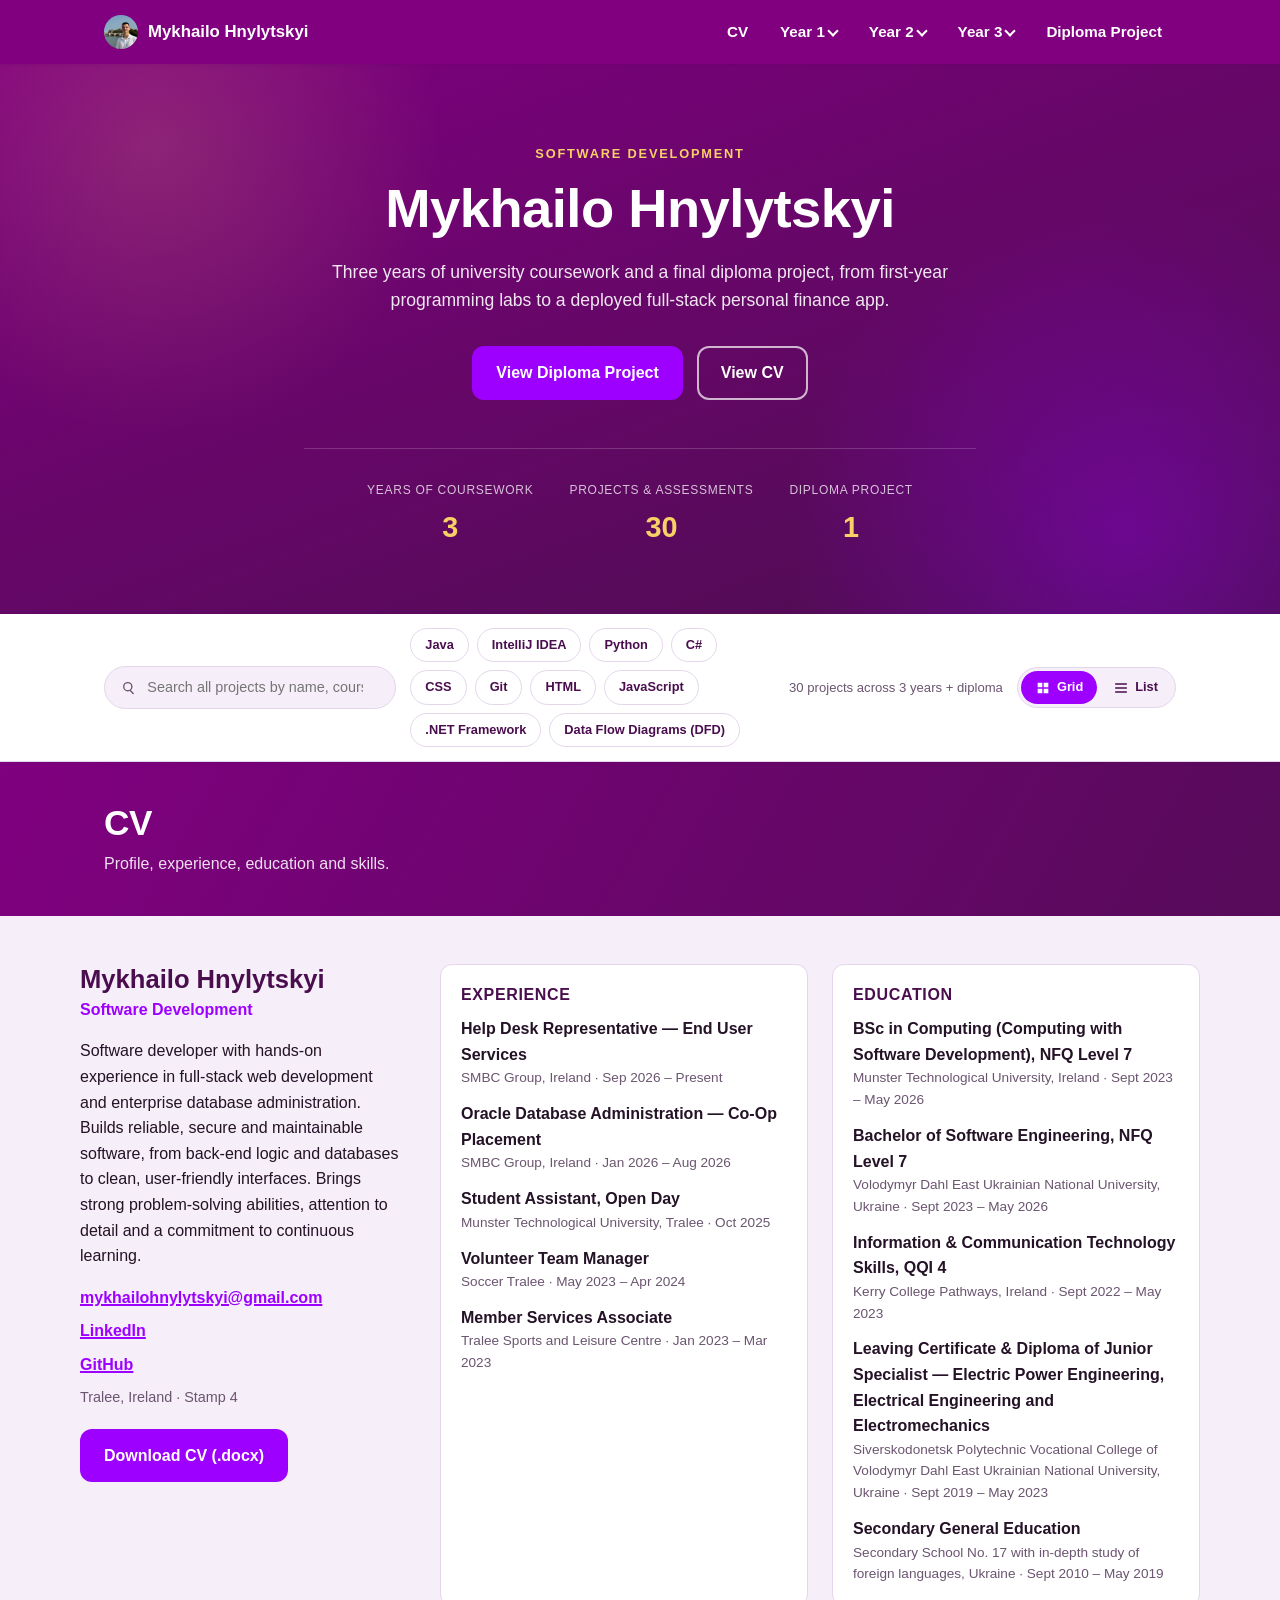
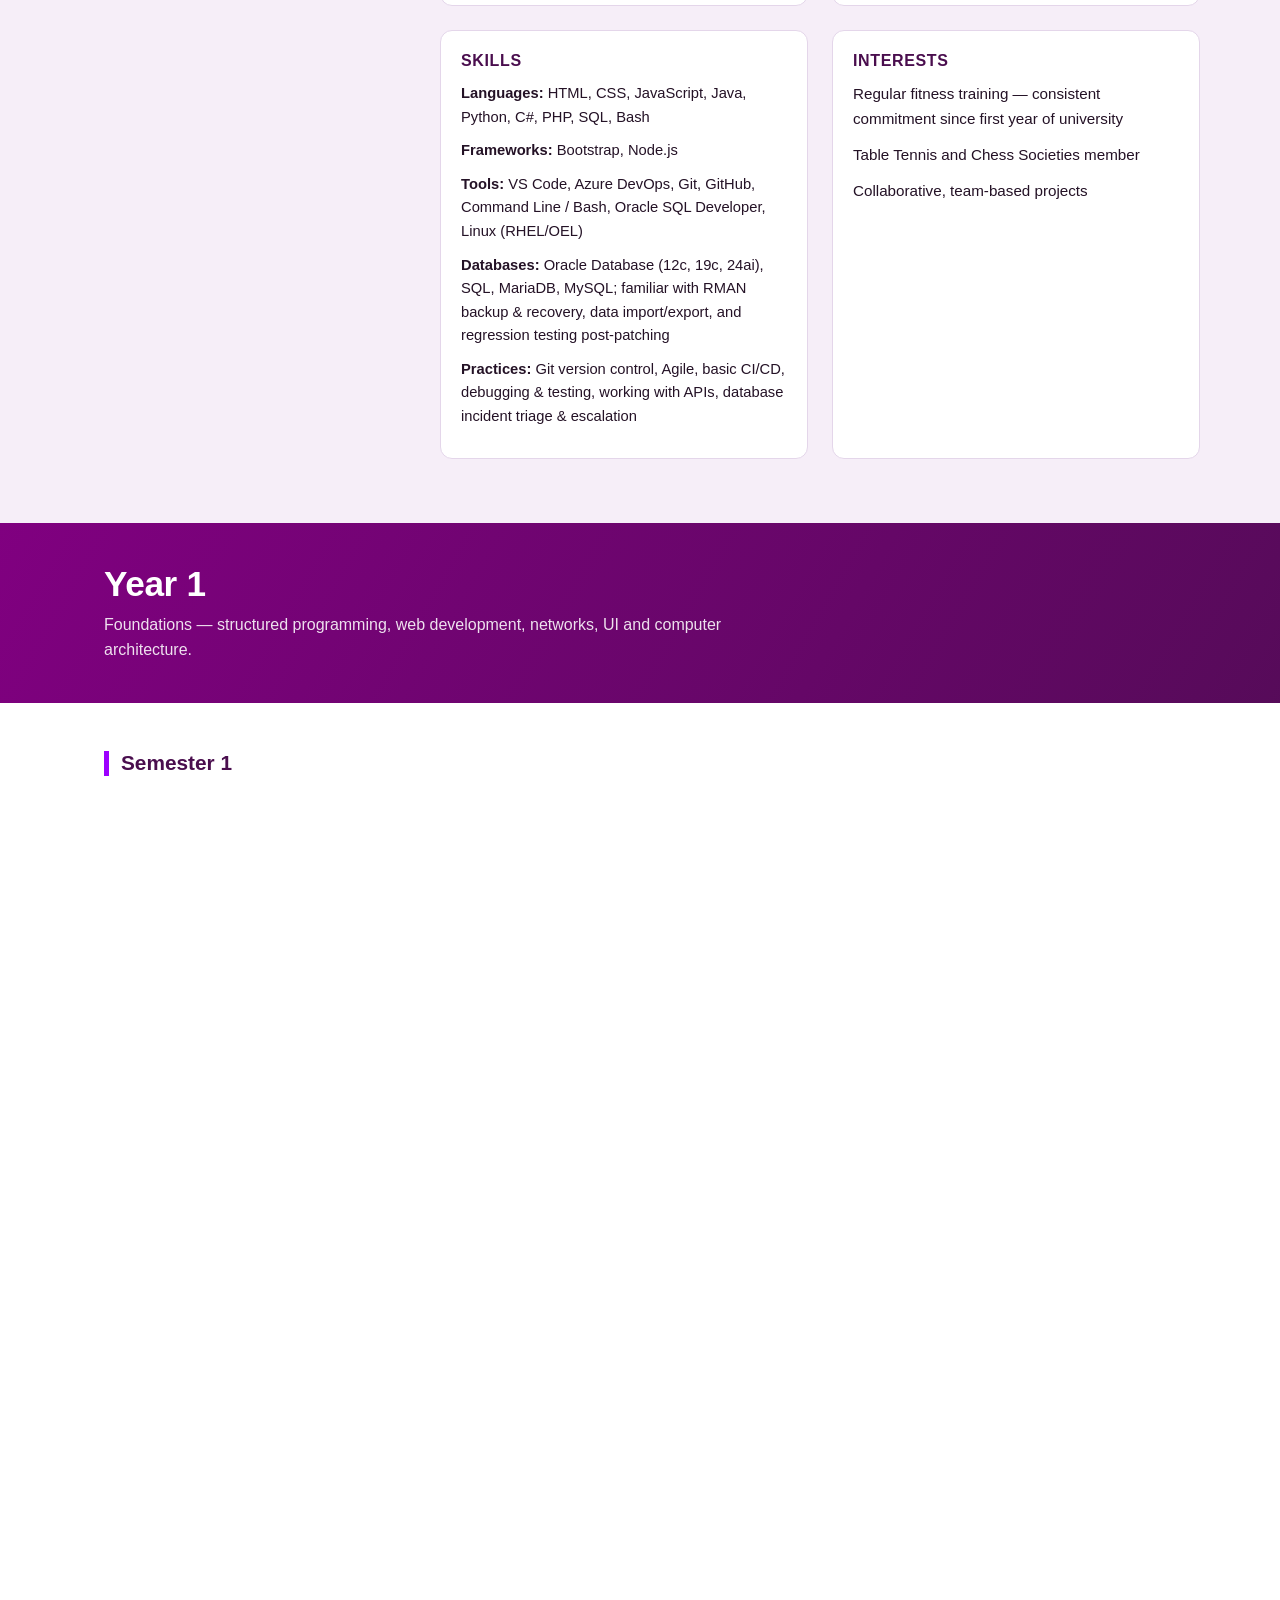
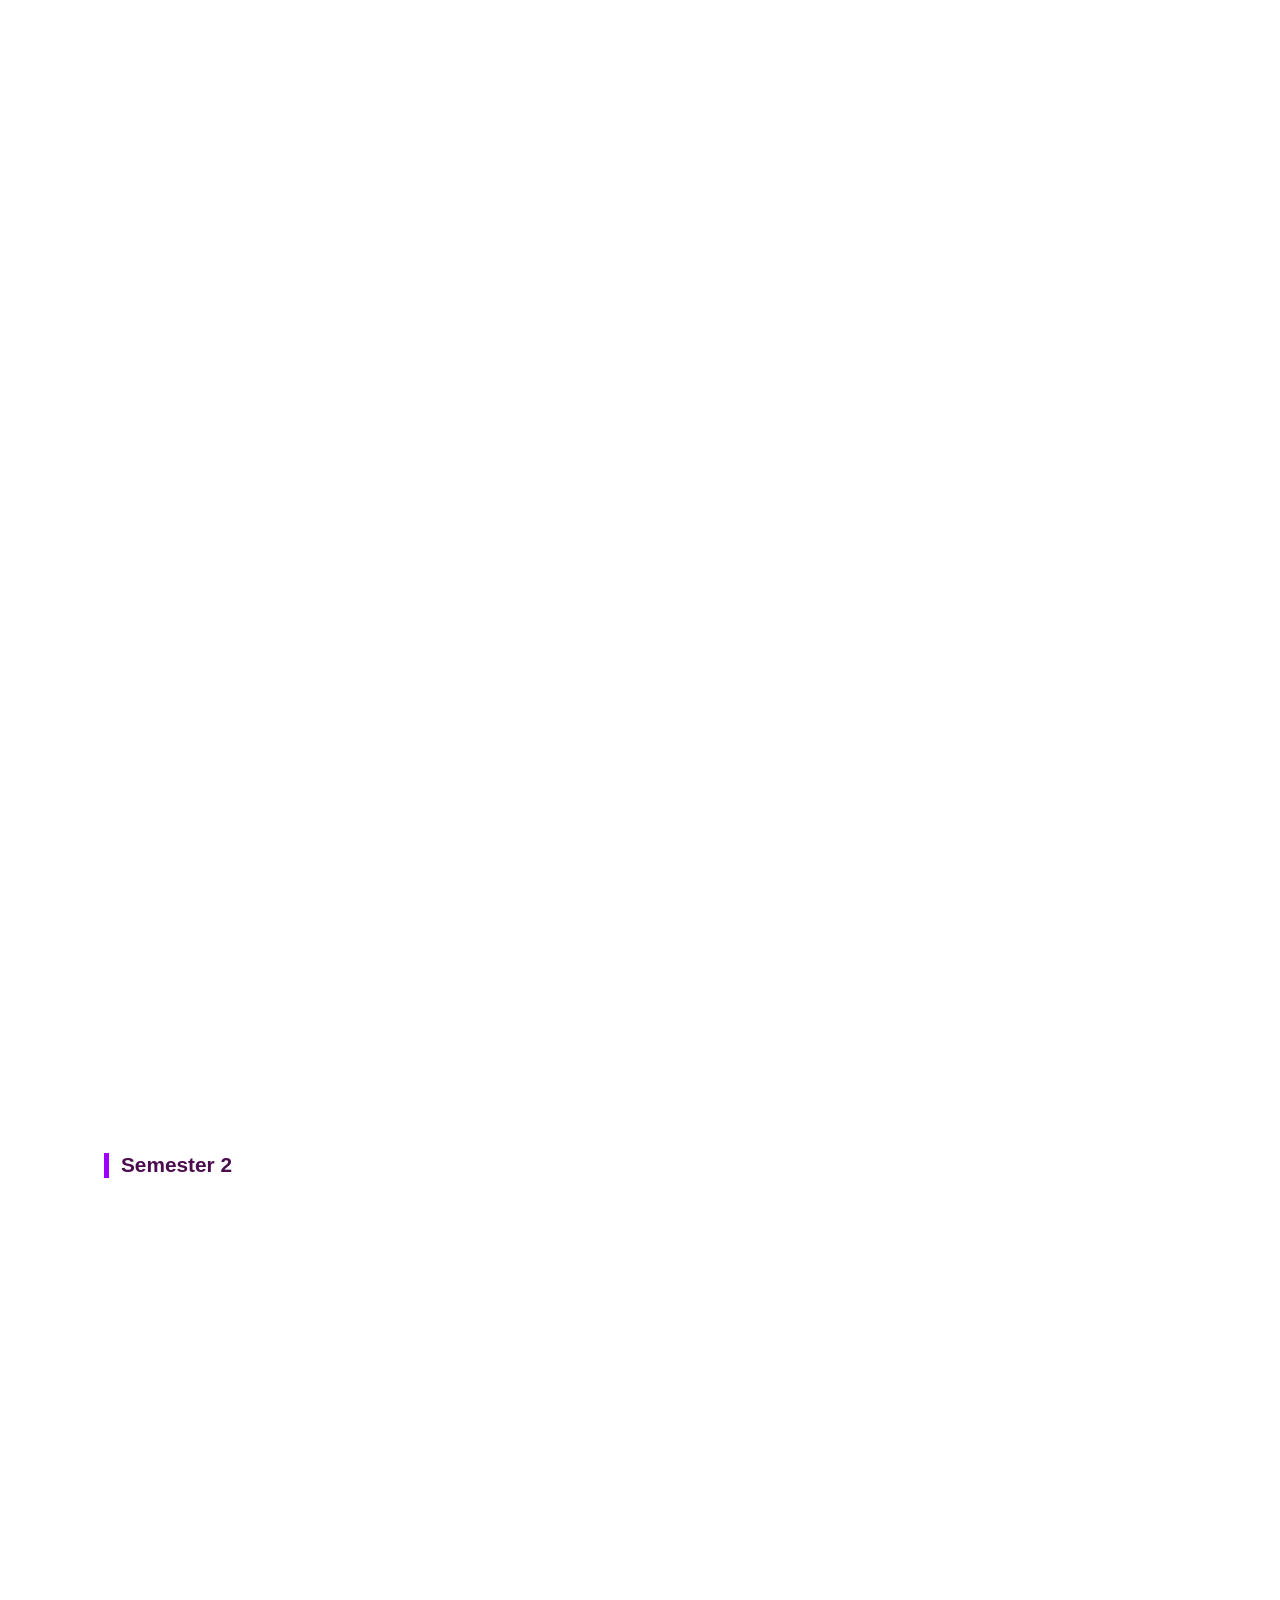
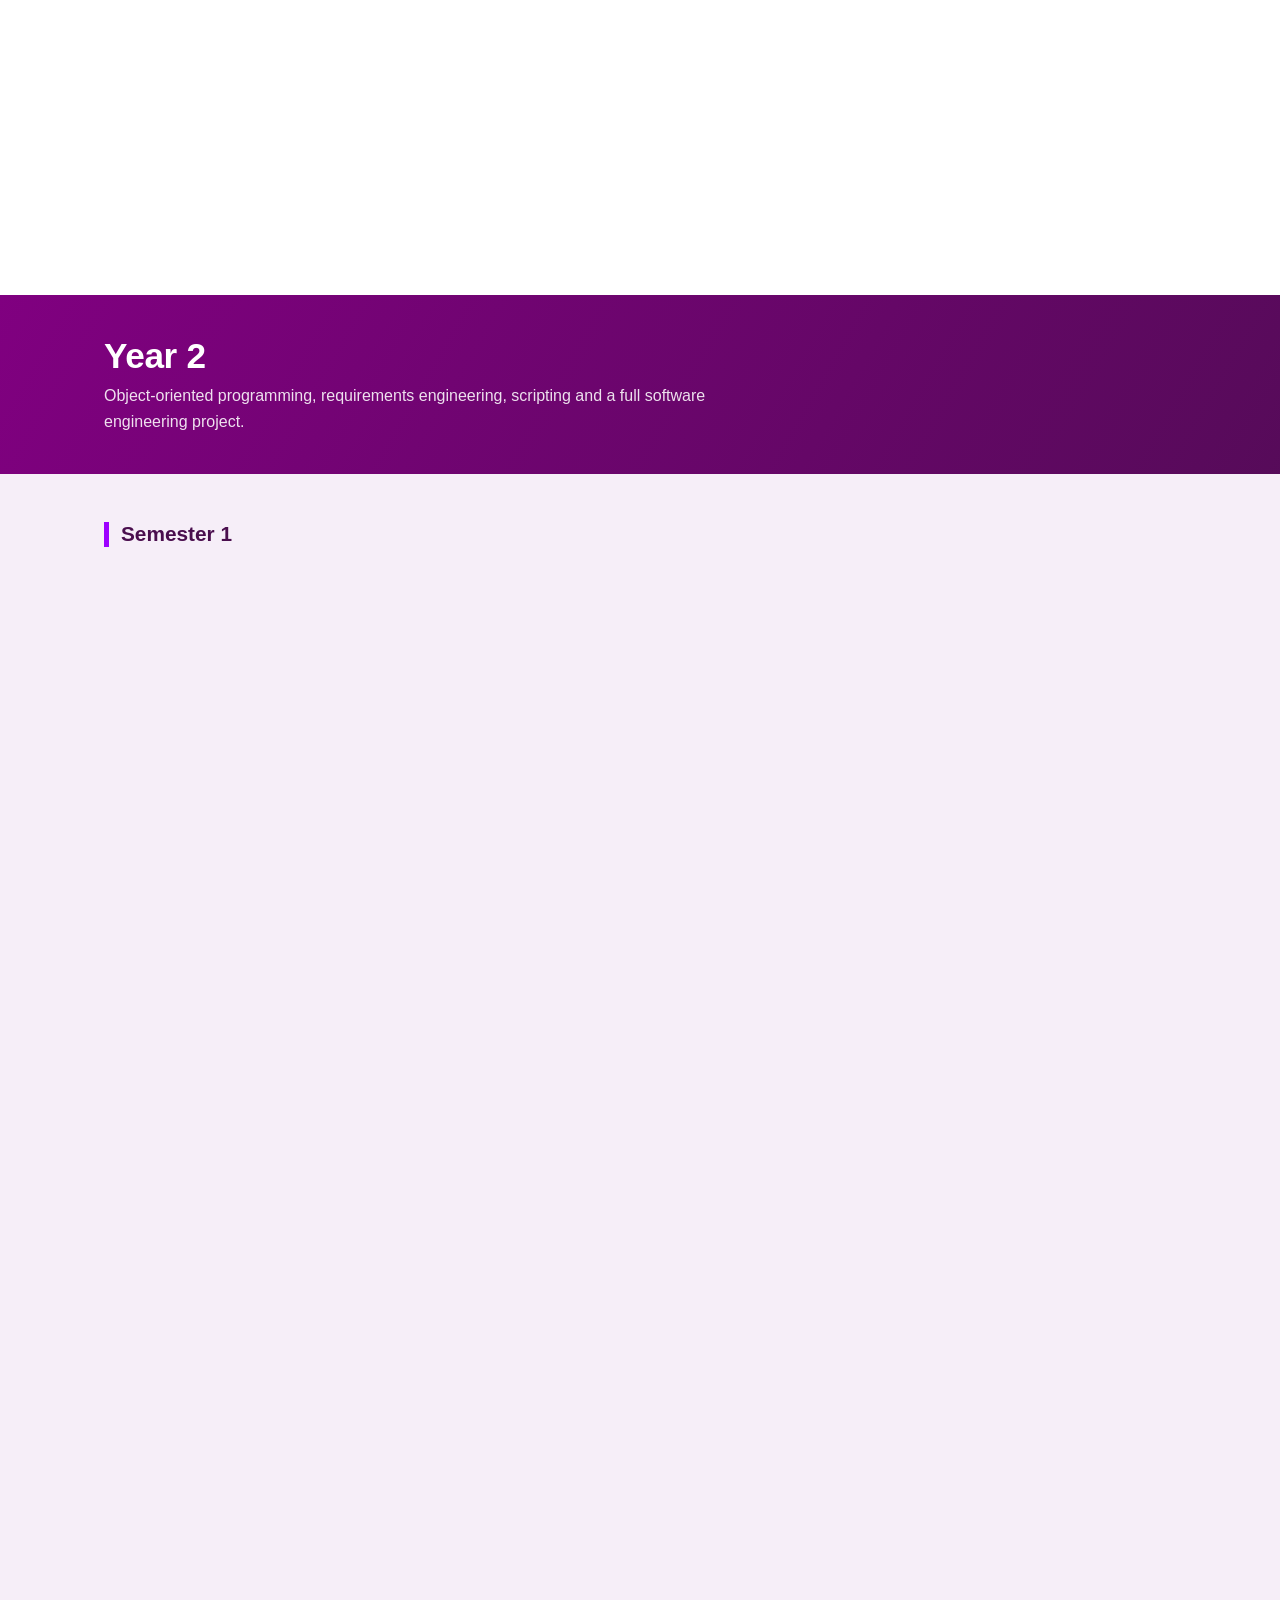
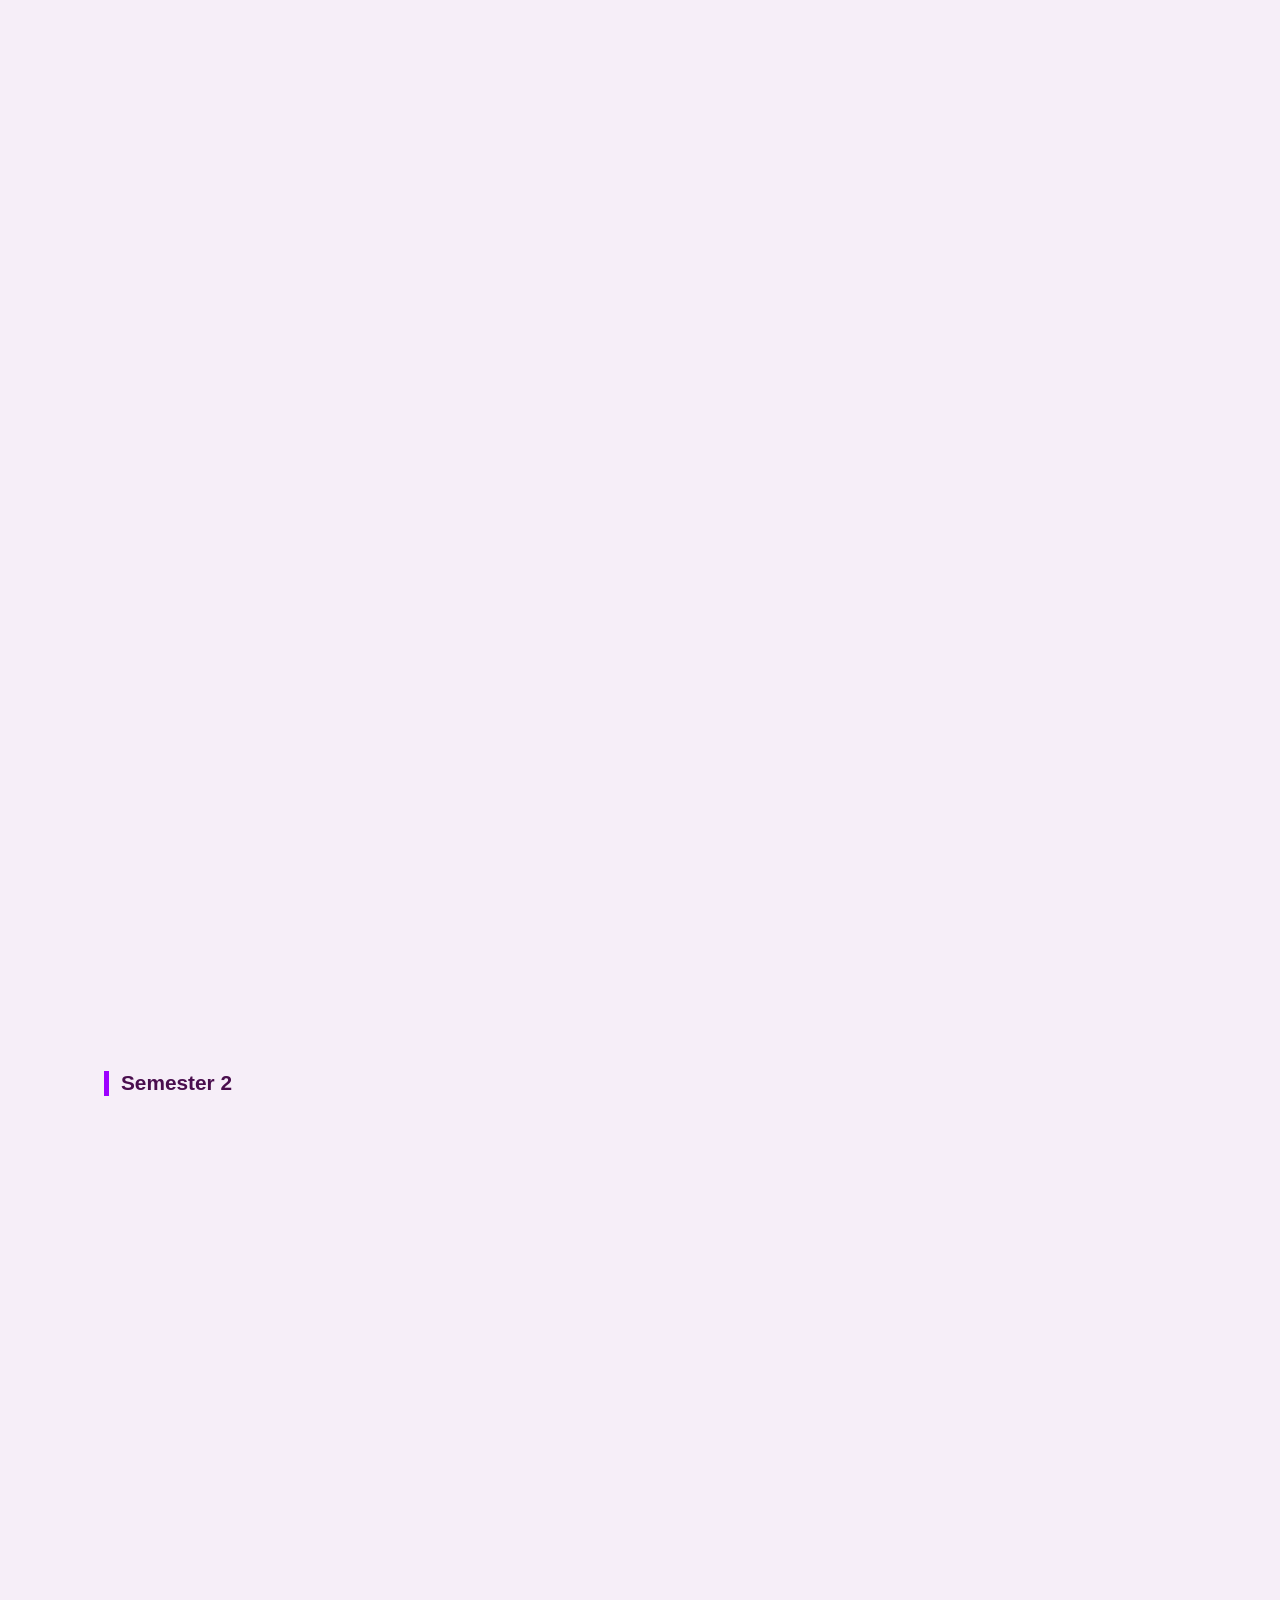
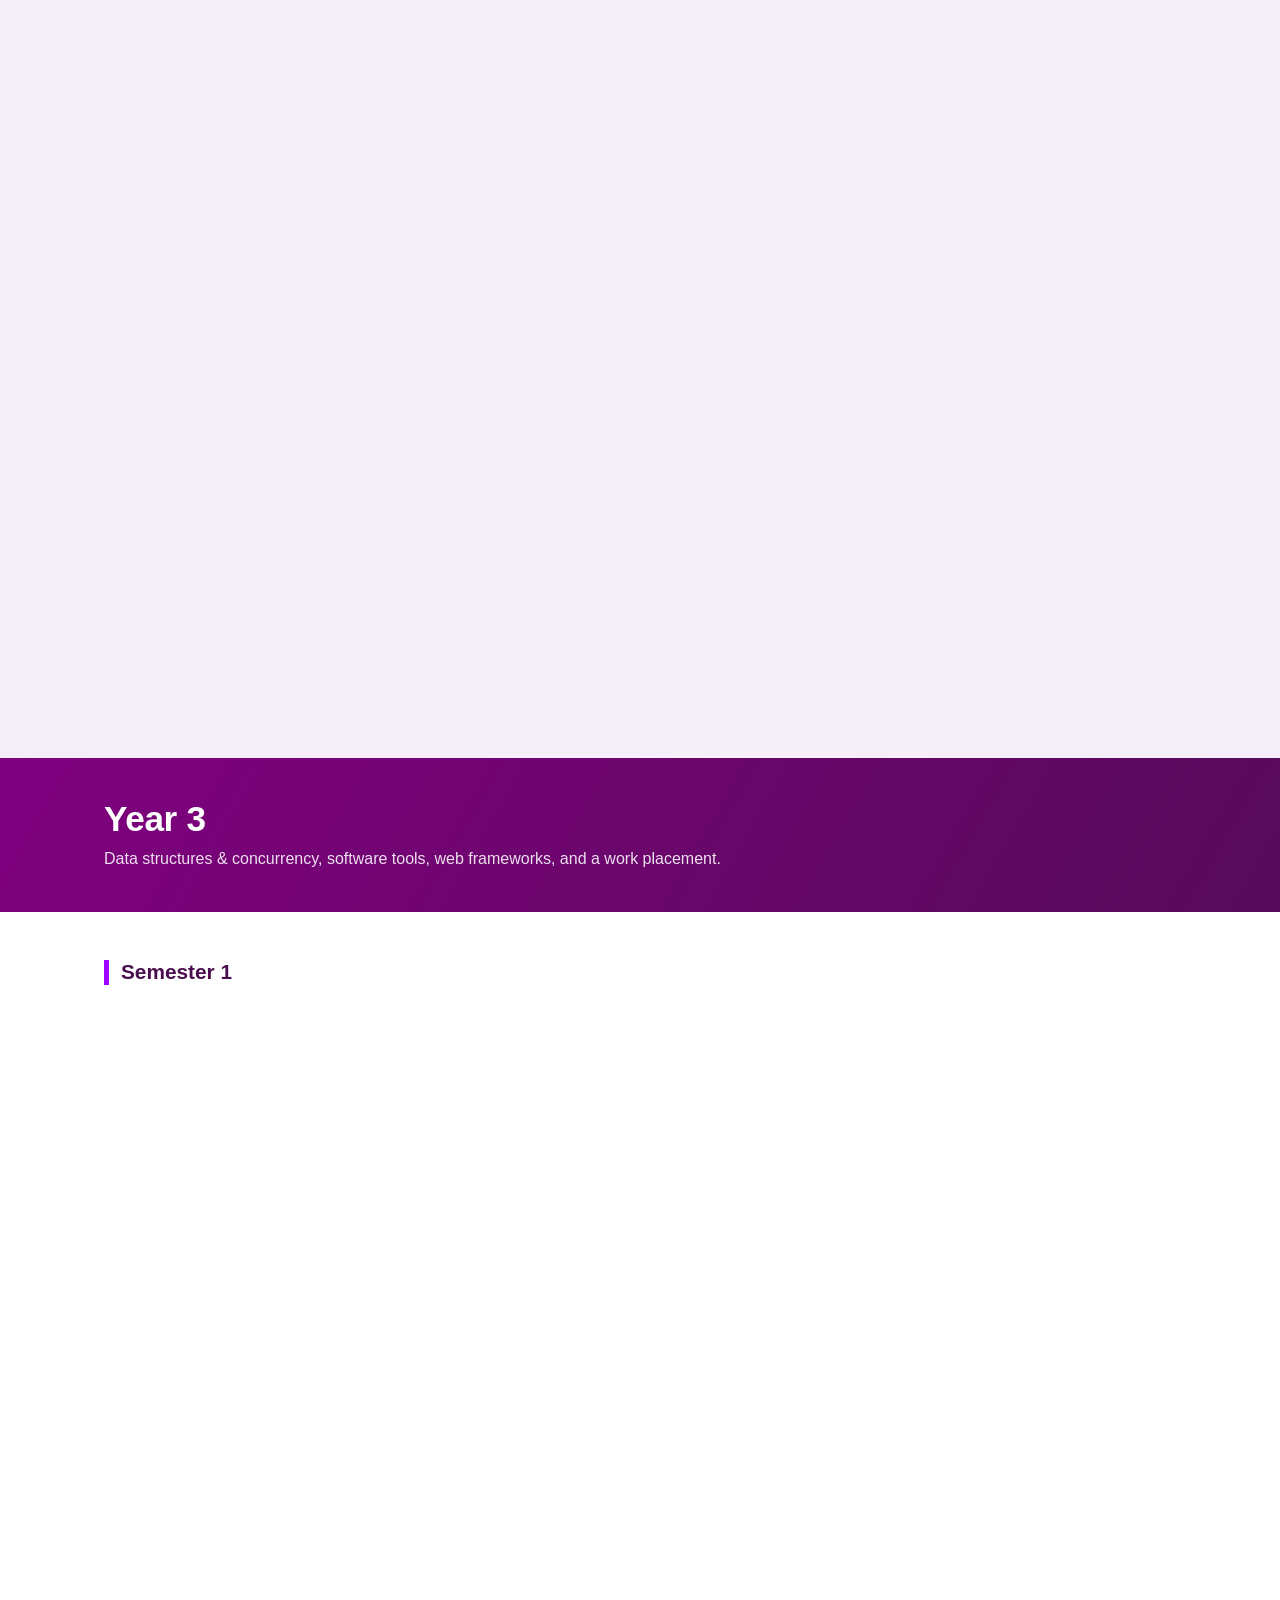
==== commit 12aebf87: "Update CV summary: describe as software developer" ====
--- a/index.html
+++ b/index.html
@@ -133,13 +133,10 @@
         <h3 class="cv-name">Mykhailo Hnylytskyi</h3>
         <p class="cv-role">Software Development</p>
         <p class="cv-summary">
-          Software Development graduate with a strong academic foundation and a proactive,
-          goal-oriented mindset. Currently working as an Oracle Database Administration intern
-          at JRI America Inc., where practical experience with production-style environments has
-          built a solid grounding in database engineering and backend infrastructure. Particularly
-          interested in developing efficient, reliable, and scalable software solutions across the
-          full stack. Brings strong problem-solving abilities, attention to detail, and a genuine
-          commitment to continuous learning.
+          Software developer with hands-on experience in full-stack web development and enterprise
+          database administration. Builds reliable, secure and maintainable software, from back-end
+          logic and databases to clean, user-friendly interfaces. Brings strong problem-solving
+          abilities, attention to detail and a commitment to continuous learning.
         </p>
         <div class="cv-contact">
           <a class="cv-contact-link" href="mailto:mykhailohnylytskyi@gmail.com">mykhailohnylytskyi@gmail.com</a>
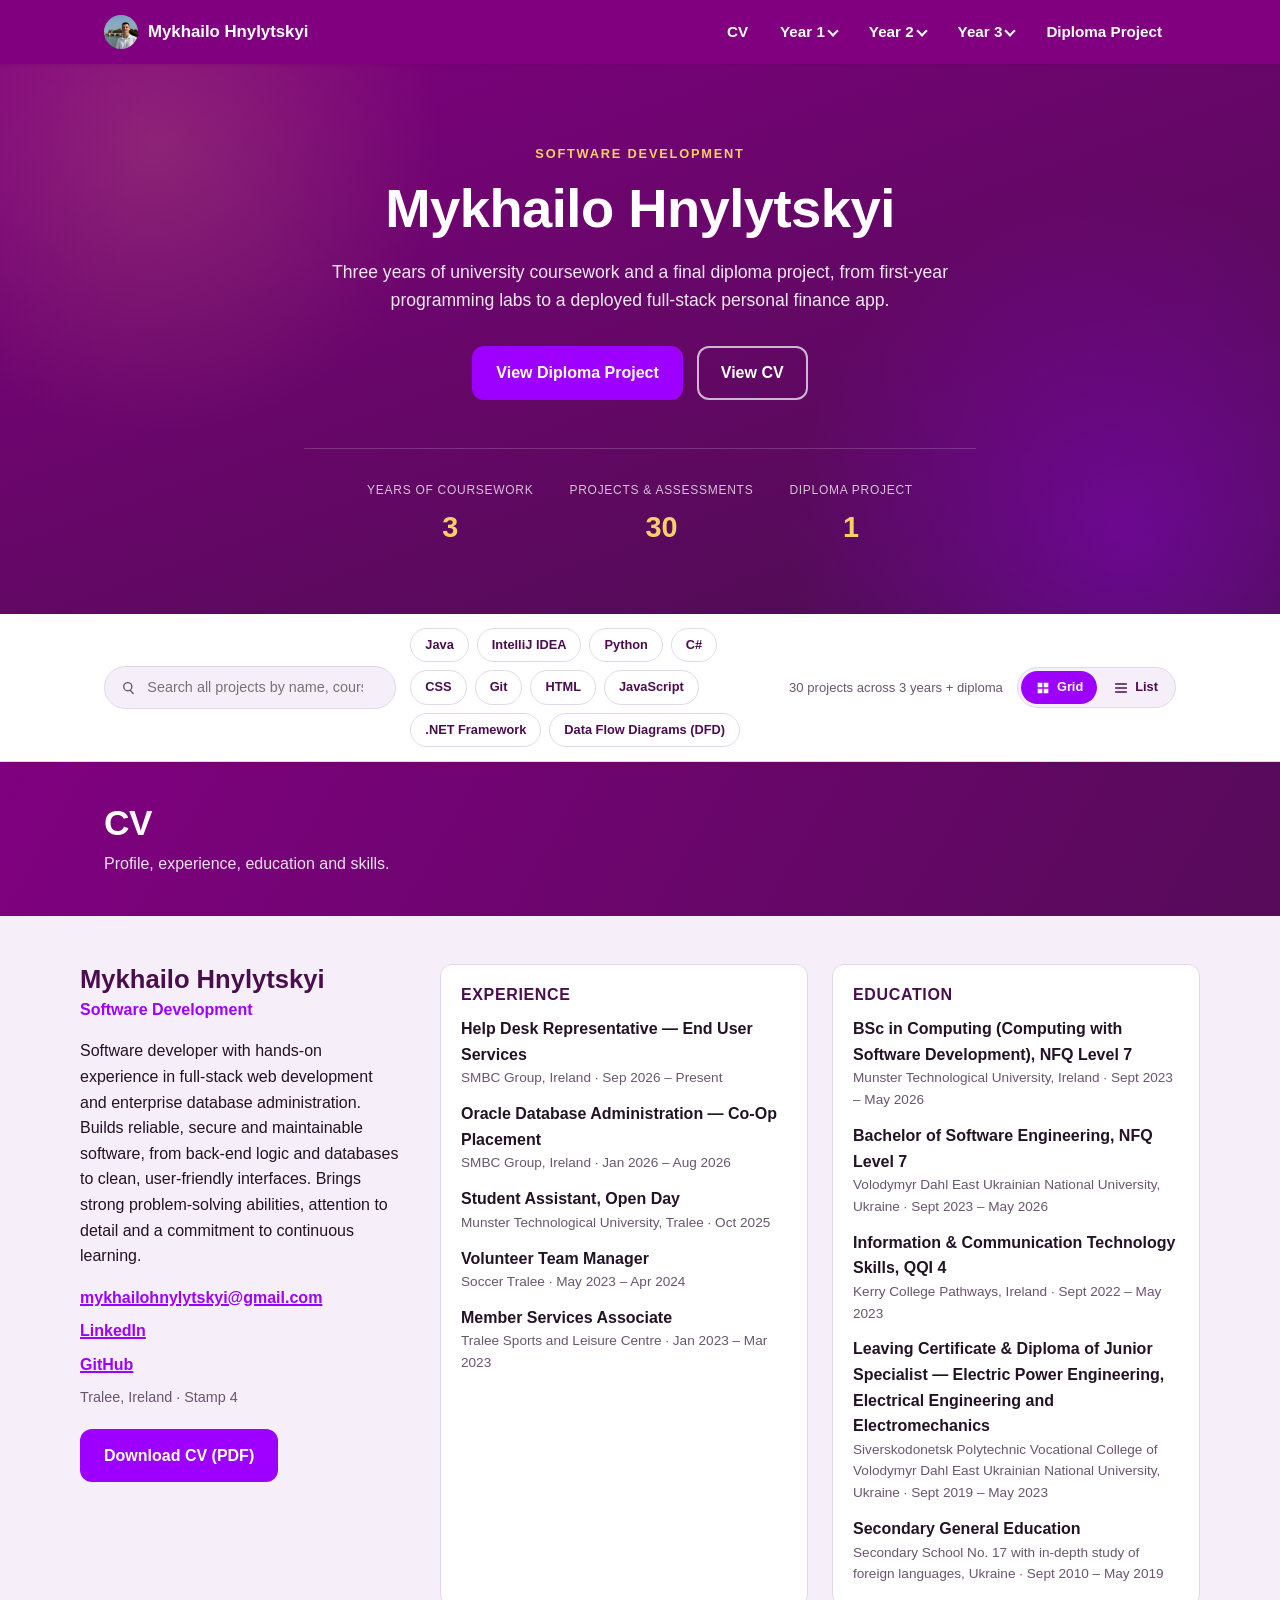
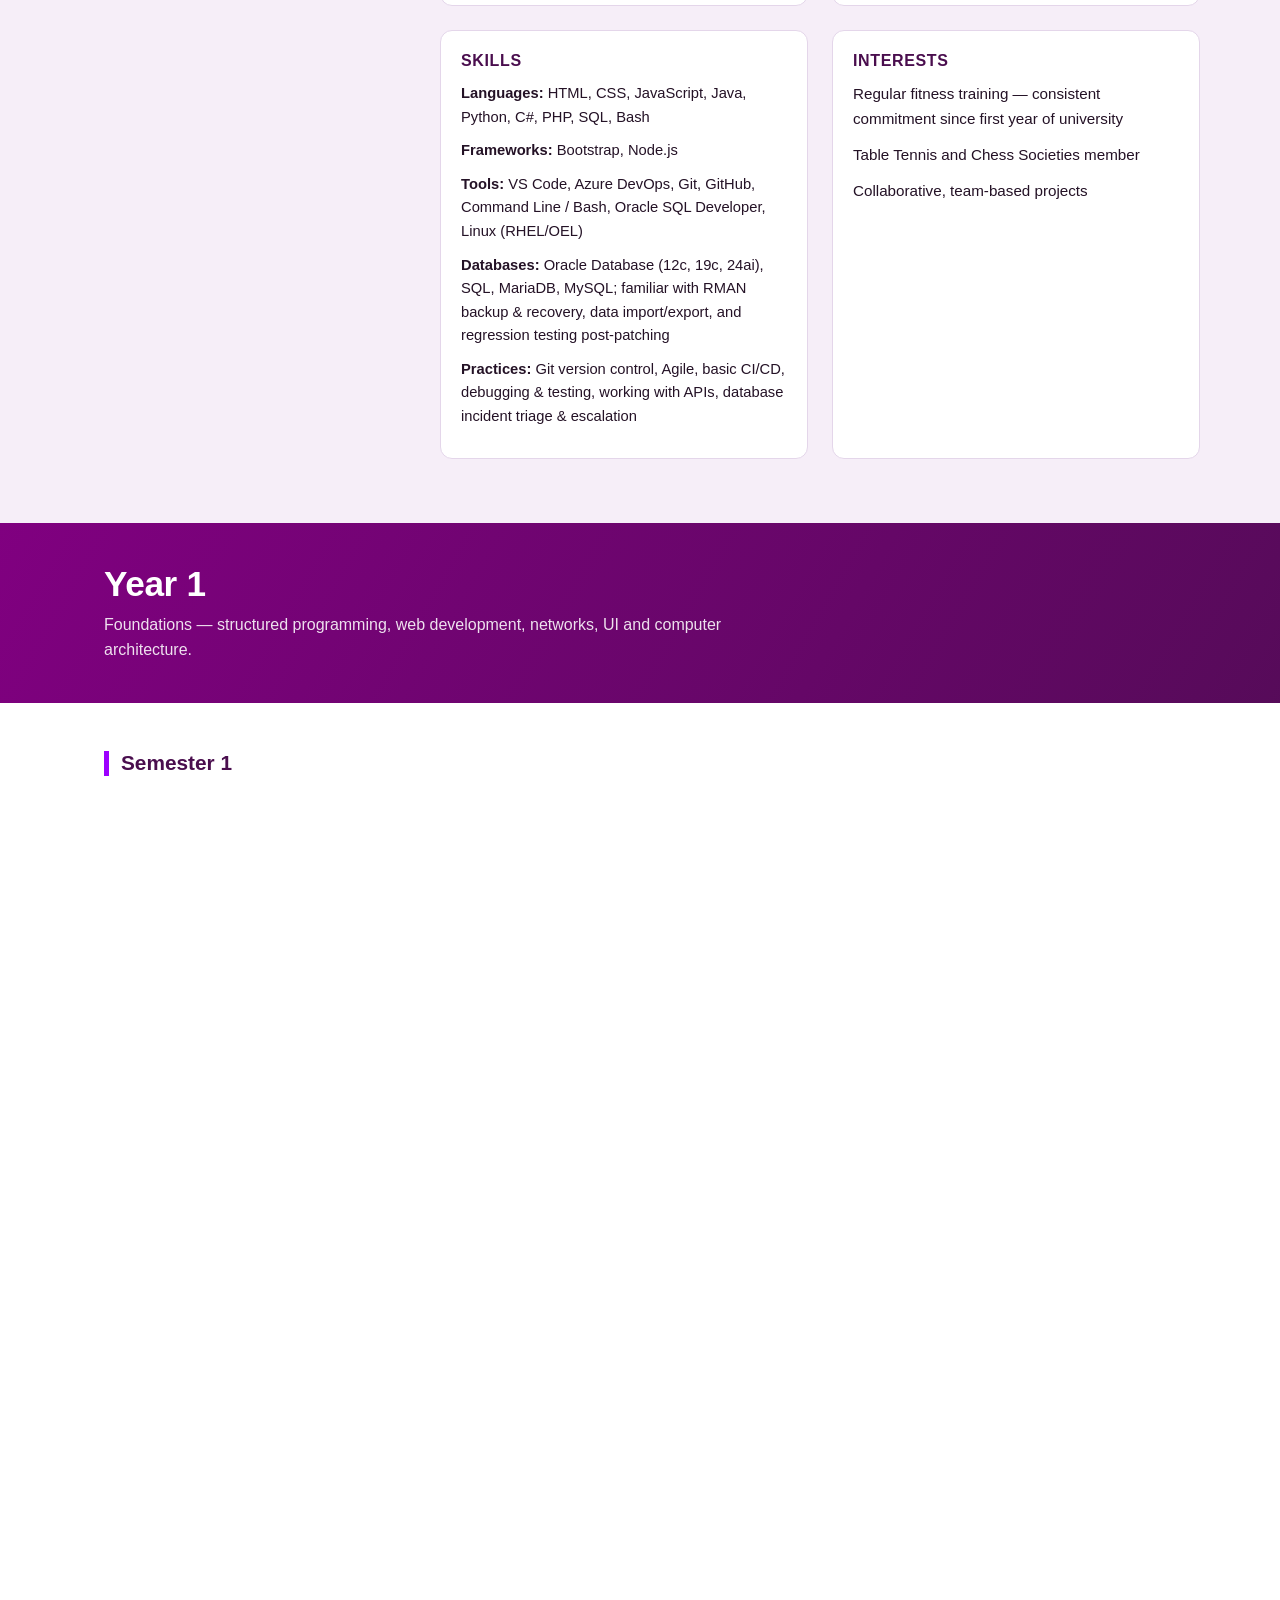
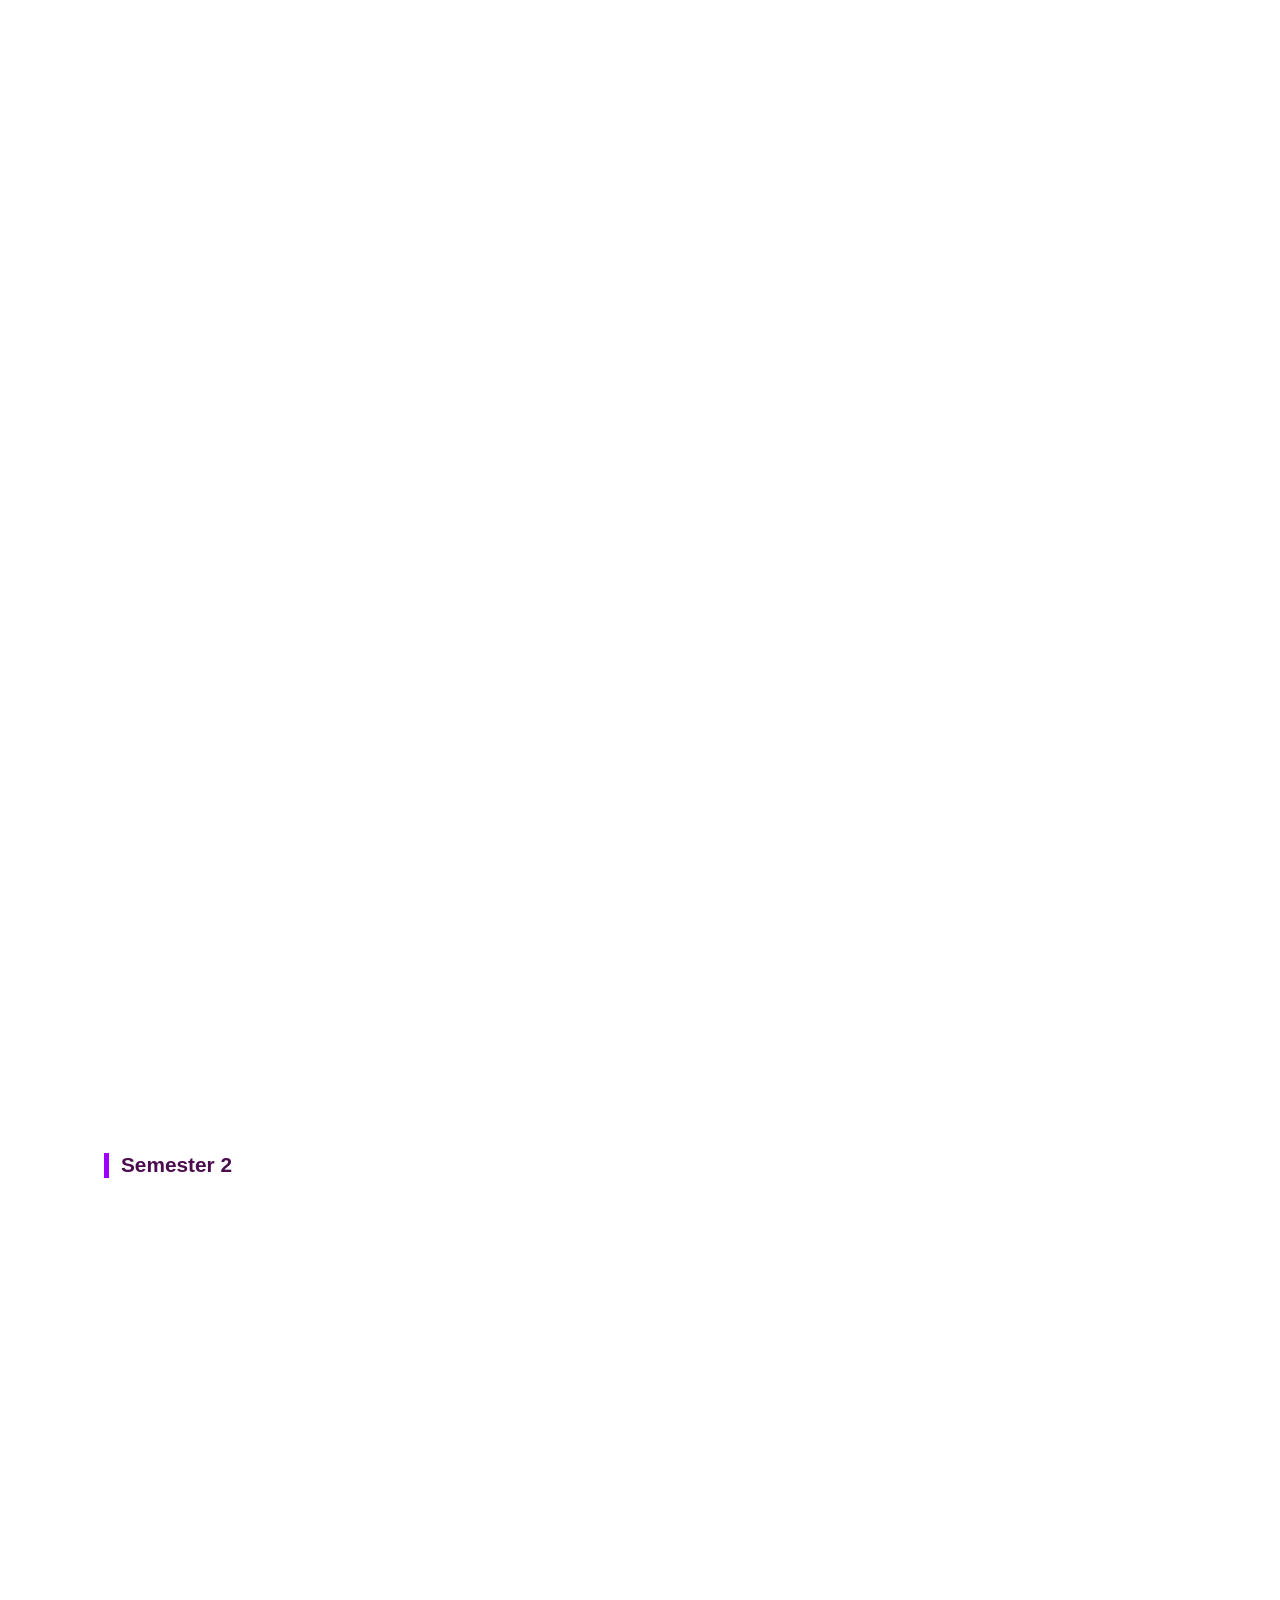
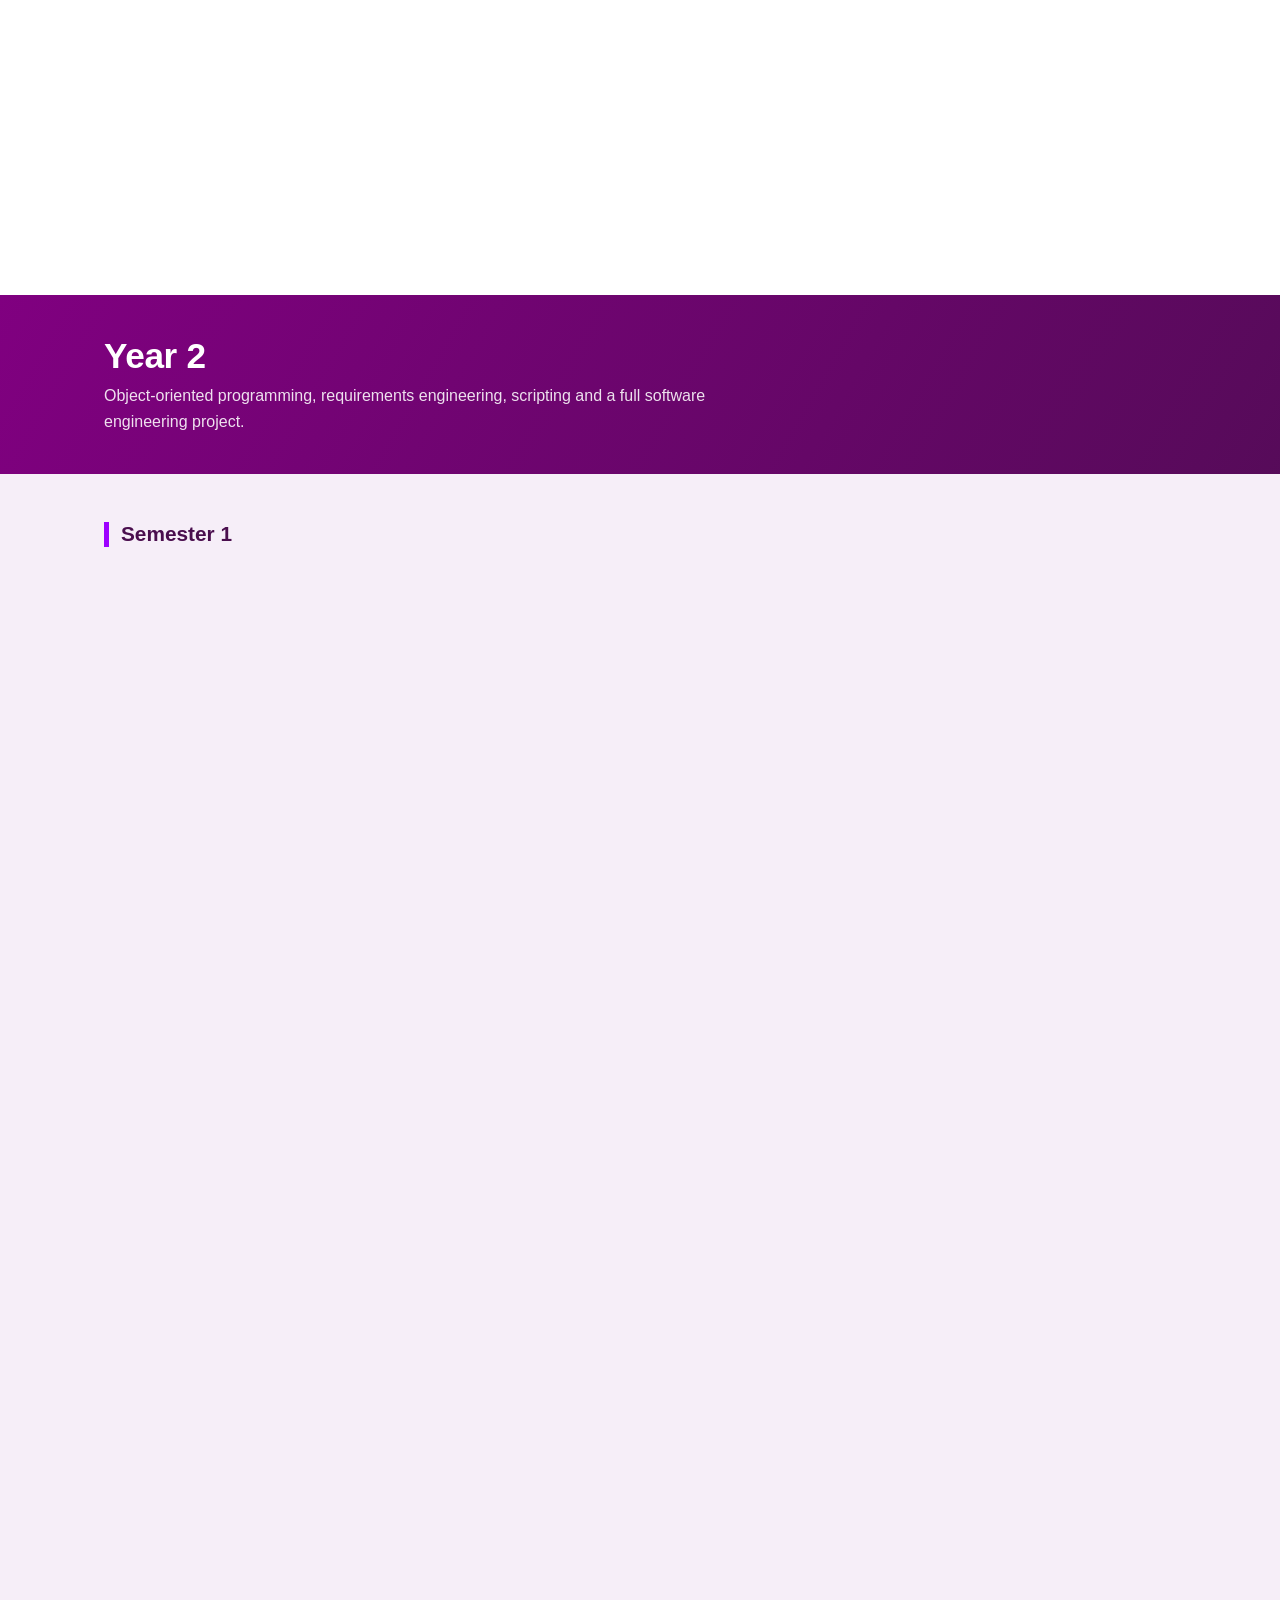
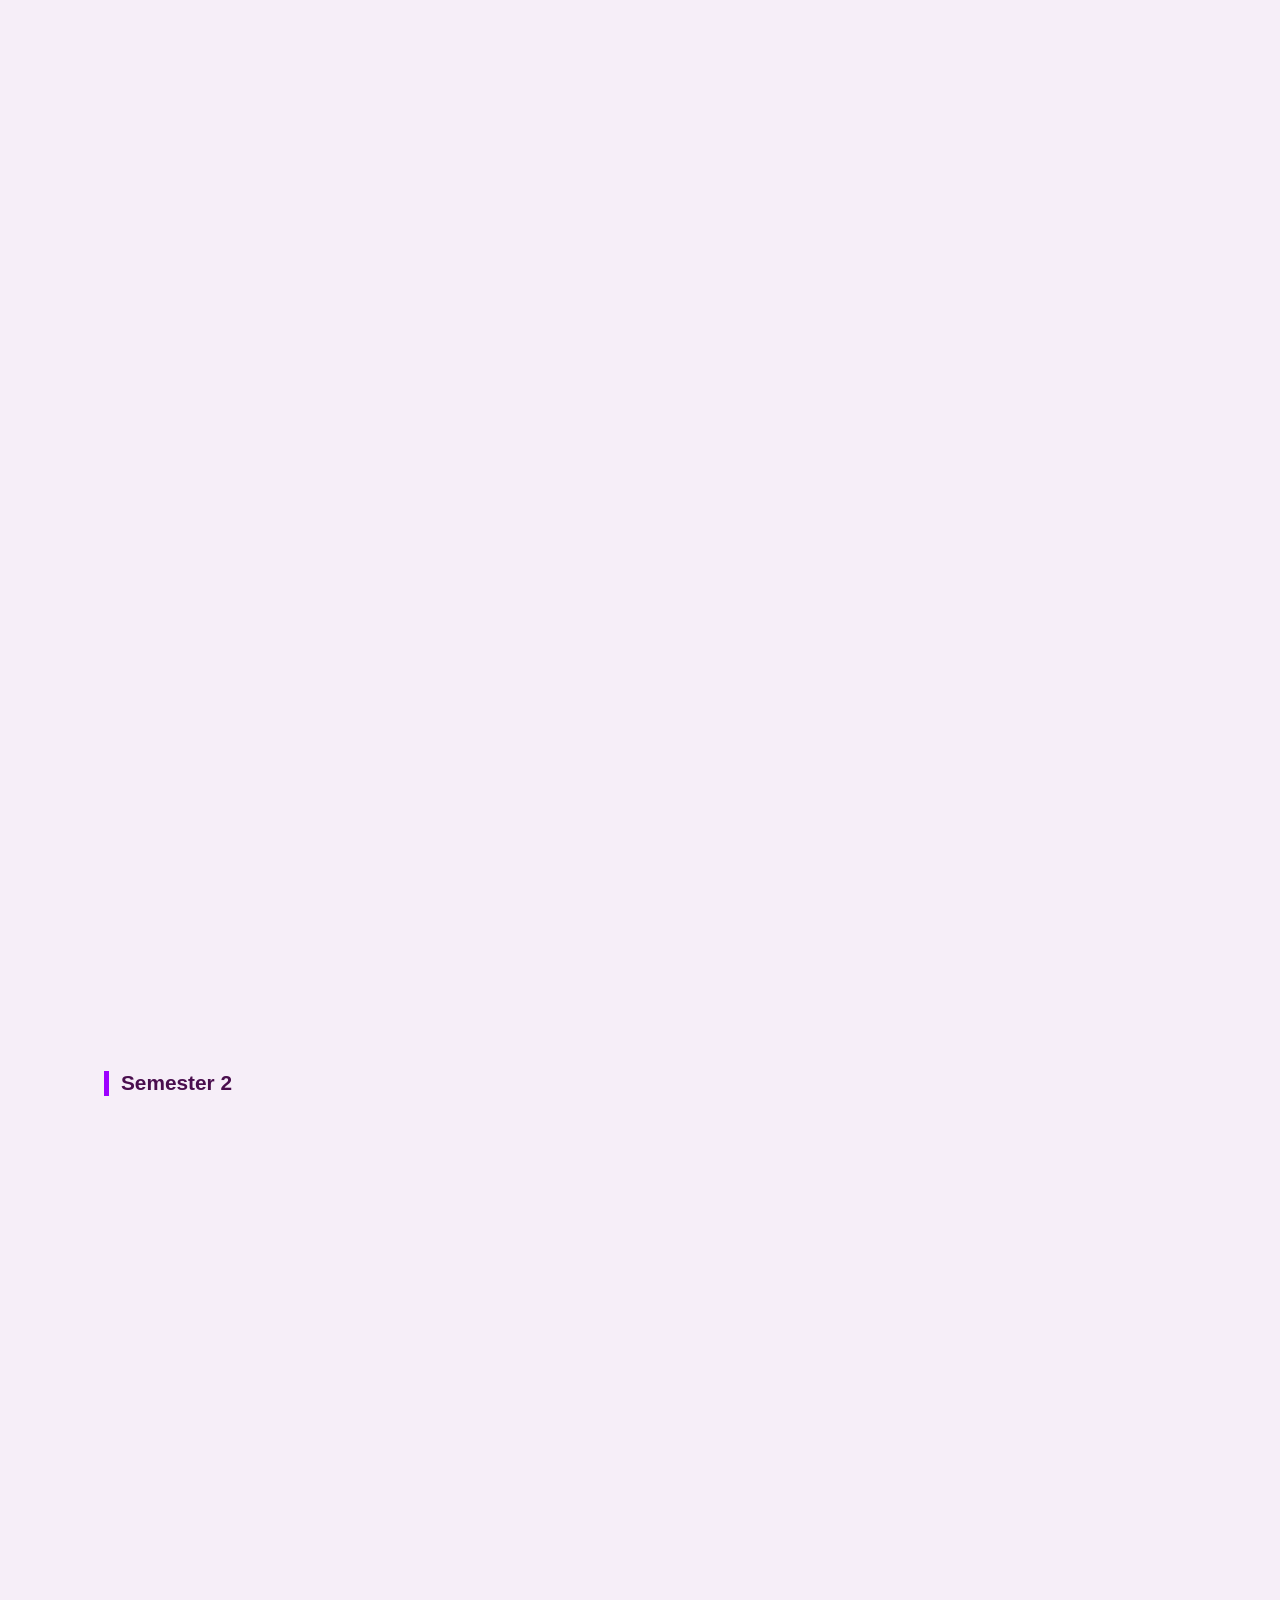
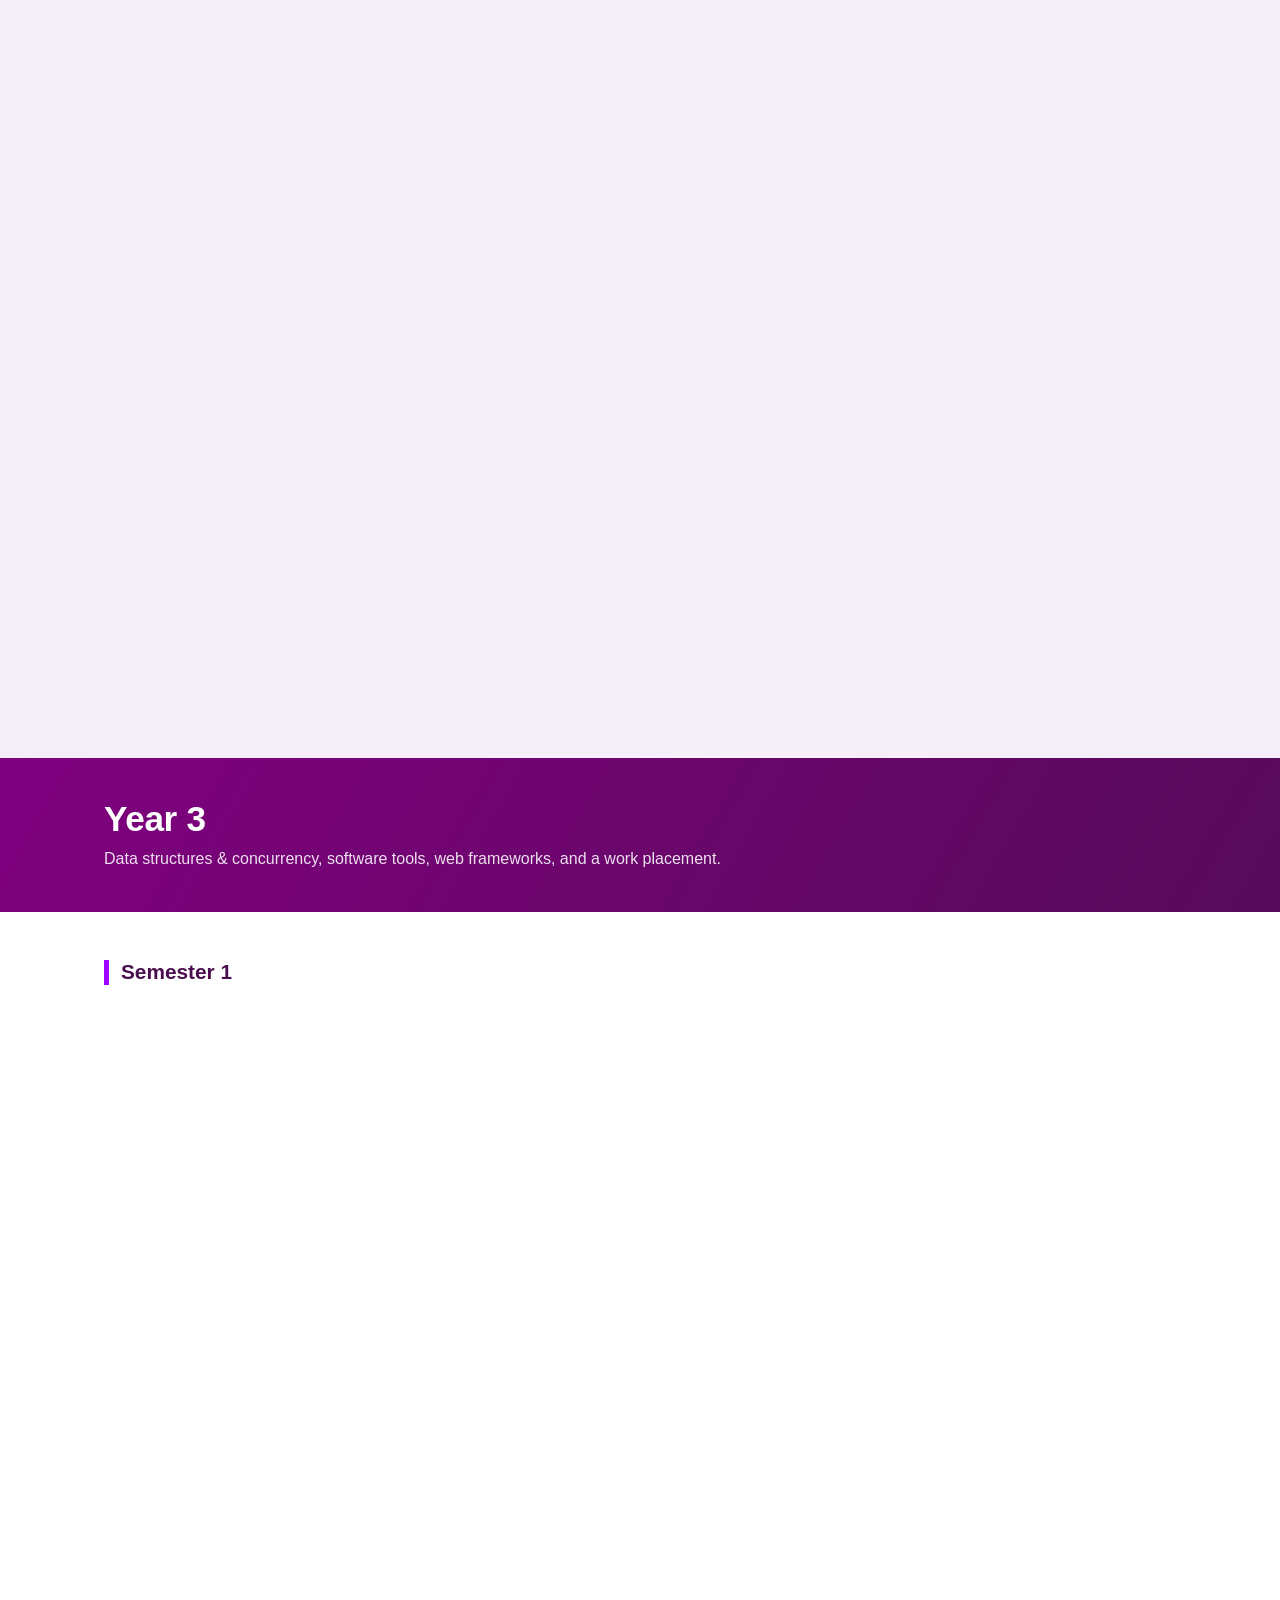
==== commit a224456c: "Offer CV as PDF instead of Word document" ====
--- a/index.html
+++ b/index.html
@@ -149,10 +149,11 @@
           - Edit the text above directly to keep this section current.
           - A phone number is intentionally left off this public page to avoid spam scraping;
             add a <a class="cv-contact-link" href="tel:..."> here if you want it listed.
-          - "Download CV" links to a file placed in assets/cv/ — replace that file to update it,
-            no HTML changes needed as long as the filename stays the same (or update the href below).
+          - "Download CV" links to assets/cv/Mykhailo_Hnylytskyi_CV.pdf, which is generated from the
+            private master CV.docx by tools/make_public_cv.py (phone number removed) — rerun that
+            script instead of replacing the file by hand.
         -->
-        <a class="btn btn-cta cv-download" href="assets/cv/Mykhailo_Hnylytskyi_CV.docx" download>Download CV (.docx)</a>
+        <a class="btn btn-cta cv-download" href="assets/cv/Mykhailo_Hnylytskyi_CV.pdf" download>Download CV (PDF)</a>
       </div>
 
       <div class="cv-grid">
